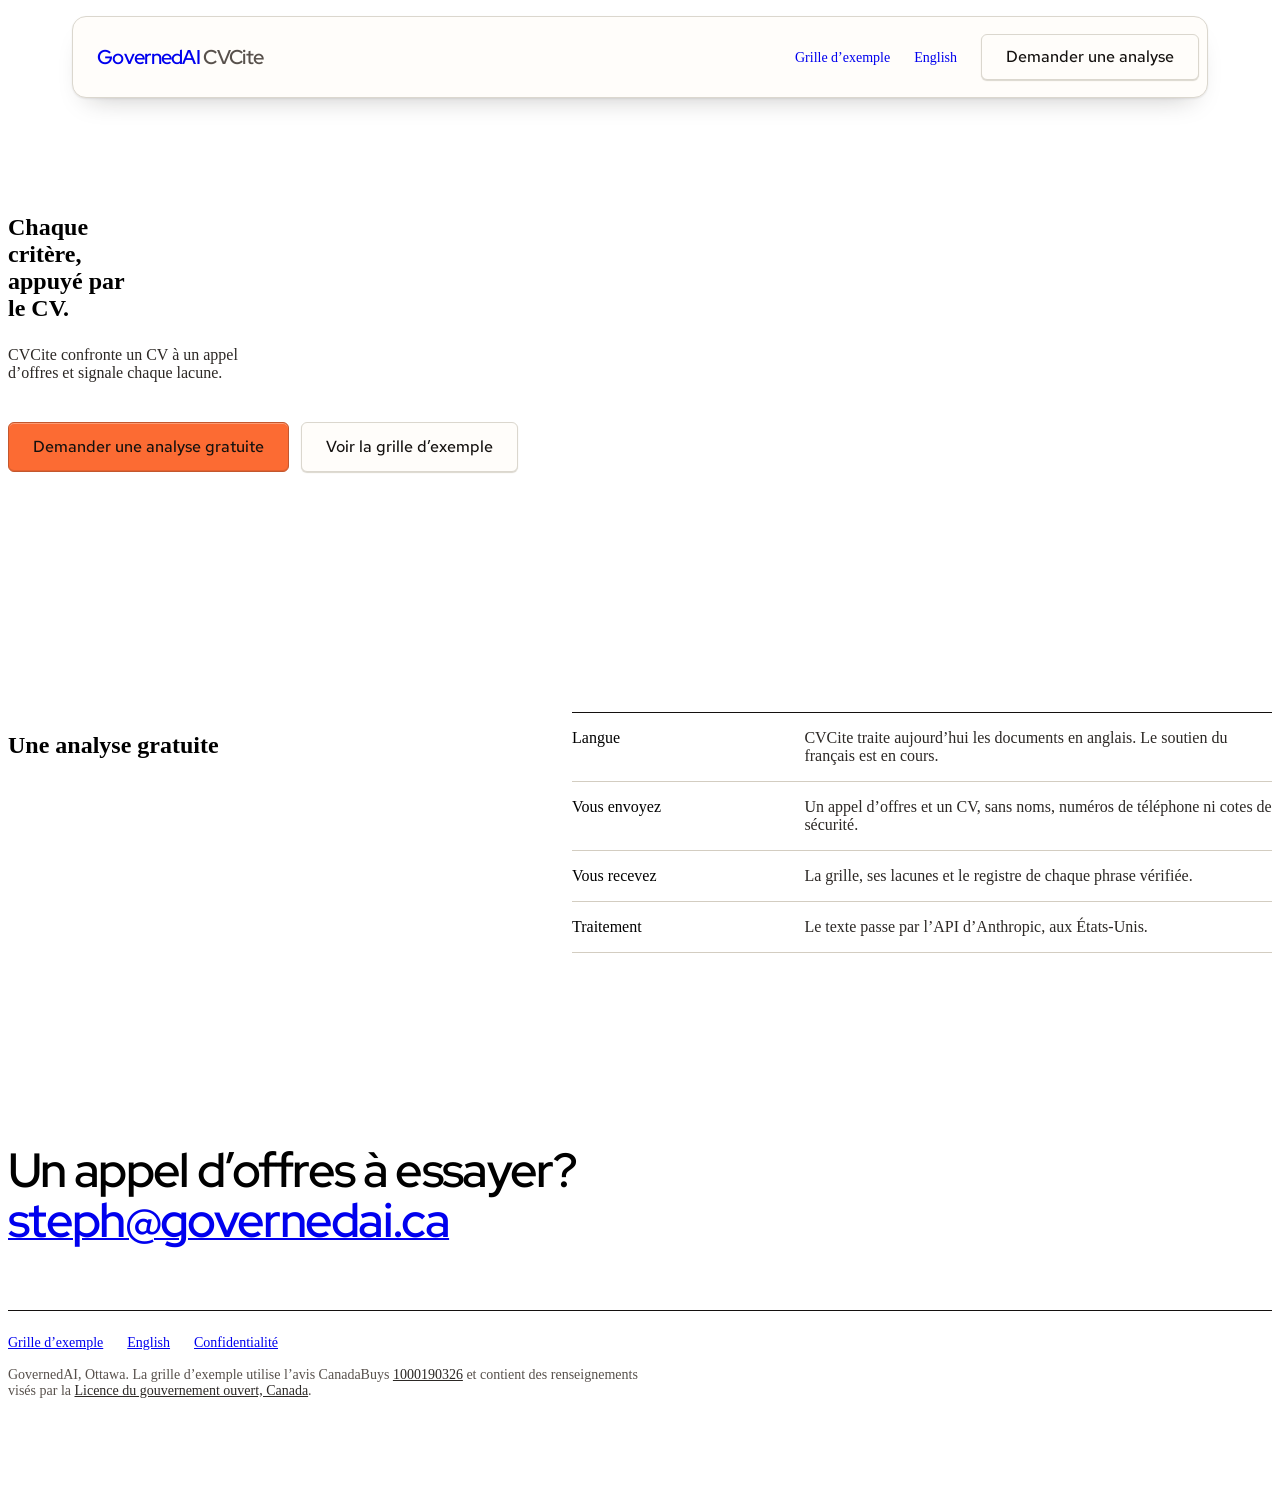
==== fr/index.html @ a7e2ccf8 "GovernedAI site: CVCite marketing page, French summary, privacy, sample grid A static site for gover" ====
<!doctype html>
<html lang="fr">
<head>
<meta charset="utf-8">
<meta name="viewport" content="width=device-width, initial-scale=1">
<title>CVCite par GovernedAI : chaque critère, appuyé par le CV</title>
<meta name="description" content="CVCite compare le CV d’un consultant aux critères d’un appel d’offres, cite la preuve de chacun et signale chaque lacune.">
<link rel="alternate" hreflang="en" href="/">
<link rel="preconnect" href="https://fonts.googleapis.com">
<link rel="preconnect" href="https://fonts.gstatic.com" crossorigin>
<link href="https://fonts.googleapis.com/css2?family=Red+Hat+Display:wght@600&family=Red+Hat+Text:wght@400;500&family=Red+Hat+Mono:wght@400&display=swap" rel="stylesheet">
<link rel="stylesheet" href="/site.css">
</head>
<body>
<a class="skip" href="#main">Aller au contenu</a>

<header class="nav">
  <nav class="nav__pill" aria-label="Principal">
    <a class="wordmark" href="/" aria-label="Accueil GovernedAI">GovernedAI <span>CVCite</span></a>
    <ul class="nav__links">
      <li><a href="/cvcite/sample-grid/" hreflang="en" lang="en">Grille d’exemple</a></li>
      <li><a href="/" hreflang="en" lang="en">English</a></li>
      <li><a class="btn" href="mailto:steph@governedai.ca?subject=CVCite%20analyse%20gratuite">Demander une analyse</a></li>
    </ul>
  </nav>
</header>

<main id="main">
  <section class="hero" aria-labelledby="fr-title">
    <div class="container">
      <h1 id="fr-title">Chaque critère, appuyé par le CV.</h1>
      <p class="lead">CVCite confronte un CV à un appel d’offres et signale chaque lacune.</p>
      <div class="actions">
        <a class="btn btn--primary" href="mailto:steph@governedai.ca?subject=CVCite%20analyse%20gratuite">Demander une analyse gratuite</a>
        <a class="btn" href="/cvcite/sample-grid/" hreflang="en">Voir la grille d’exemple</a>
      </div>
    </div>
  </section>
  <section class="section--tight" aria-labelledby="fr-offer">
    <div class="container offer">
      <h2 id="fr-offer">Une analyse gratuite</h2>
      <dl>
        <div><dt>Langue</dt><dd>CVCite traite aujourd’hui les documents en anglais. Le soutien du français est en cours.</dd></div>
        <div><dt>Vous envoyez</dt><dd>Un appel d’offres et un CV, sans noms, numéros de téléphone ni cotes de sécurité.</dd></div>
        <div><dt>Vous recevez</dt><dd>La grille, ses lacunes et le registre de chaque phrase vérifiée.</dd></div>
        <div><dt>Traitement</dt><dd>Le texte passe par l’API d’Anthropic, aux États-Unis.</dd></div>
      </dl>
    </div>
  </section>
</main>

<footer class="footer">
  <div class="container">
    <p class="footer__line">Un appel d’offres à essayer? <a href="mailto:steph@governedai.ca">steph@governedai.ca</a></p>
    <ul class="footer__links">
      <li><a href="/cvcite/sample-grid/" hreflang="en" lang="en">Grille d’exemple</a></li>
      <li><a href="/" hreflang="en" lang="en">English</a></li>
      <li><a href="/privacy/" hreflang="en" lang="en">Confidentialité</a></li>
    </ul>
    <p class="footer__legal">GovernedAI, Ottawa. La grille d’exemple utilise l’avis CanadaBuys <a href="https://canadabuys.canada.ca/en/tender-opportunities/tender-notice/pw-17-00785583">1000190326</a> et contient des renseignements visés par la <a href="https://ouvert.canada.ca/fr/licence-du-gouvernement-ouvert-canada">Licence du gouvernement ouvert, Canada</a>.</p>
  </div>
</footer>
</body>
</html>
---- site.css ----
/* Hallmark · shape: Workbench (swapped from Marquee Hero: the product must explain itself in seconds) · genre: modern-minimal · theme: Furrow (deal 1/3, seed marketing-cvcite-governedai-checks-46be·4aebf1d0·2026-10-23·r0) · job: hire · draw: a57a24
 * hero: Index · nav: floating pill · footer: statement · imagery: screenshots 3 (headless Chrome, CVCite demo run) · signature: the demo's six verdicts as a ruled record
 * axes: light/grotesk-sans/warm · posture: committed · contrast: pass · fold: pass · v2.0.0 */
/* Hallmark · pre-emit critique: P4 H4 E4 S5 R4 V4 · weakest: P and H, the page could read as a feature tour; led with the verdict list so the argument (cited or flagged, never guessed) lands on the first screen */
@import url("./tokens.css");
@import url("./base.css");

/* Navigation: a floating pill */
.skip { position: absolute; left: var(--space-md); top: calc(-1 * var(--space-3xl)); z-index: var(--z-toast); padding: var(--space-xs) var(--space-md); background: var(--color-ink); color: var(--color-paper); }
.skip:focus-visible { top: var(--space-md); }
.nav { position: sticky; top: var(--space-md); z-index: var(--z-sticky-nav); padding-inline: var(--gutter); }
.nav__pill { display: flex; align-items: center; justify-content: space-between; gap: var(--space-lg); max-width: var(--container); margin: var(--space-md) auto 0; padding: var(--space-xs) var(--space-xs) var(--space-xs) var(--space-lg); min-height: 64px; background: var(--color-paper-2); border: var(--rule-hair) solid var(--color-rule); border-radius: var(--radius-entry); box-shadow: var(--shadow-card); }
.wordmark { font-family: var(--font-display); font-weight: var(--display-weight); font-size: var(--text-lg); letter-spacing: var(--tracking-display); text-decoration: none; white-space: nowrap; }
.wordmark span { color: var(--color-muted); }
.nav__links { display: flex; align-items: center; gap: var(--space-lg); margin: 0; padding: 0; list-style: none; }
.nav__links a:not(.btn) { font-size: var(--text-sm); font-weight: 500; text-decoration: none; white-space: nowrap; }
.nav__links a:not(.btn):hover { text-decoration: underline; }

/* Controls: moulded keys */
.btn { display: inline-flex; align-items: center; min-height: 48px; padding: 0 var(--space-lg); border: var(--rule-hair) solid var(--color-rule); border-radius: var(--radius-pill); font: 500 var(--text-md)/1 var(--font-body); white-space: nowrap; text-decoration: none; cursor: pointer; background: var(--color-paper-2); color: var(--color-ink); box-shadow: inset 0 1px 0 var(--color-sheet), 0 1px 1px var(--color-rule); transition: background-color var(--dur-short) var(--ease-out), transform var(--dur-micro) var(--ease-out); }
.btn:hover { background: var(--color-paper); }
.btn:active { transform: translateY(1px); }
.btn:focus-visible { outline: 2px solid var(--color-focus); outline-offset: 2px; }
.btn:disabled, .btn[aria-disabled="true"] { opacity: 0.55; cursor: not-allowed; transform: none; }
.btn--primary { background: var(--color-accent); color: var(--color-accent-ink); border-color: color-mix(in oklab, var(--color-accent) 78%, var(--color-ink)); box-shadow: inset 0 1px 0 color-mix(in oklab, var(--color-sheet) 32%, transparent), inset 0 -1px 0 color-mix(in oklab, var(--color-ink) 10%, transparent); }
.btn--primary:hover { background: color-mix(in oklab, var(--color-accent) 90%, var(--color-ink)); }
.nav .btn { min-height: 44px; }

/* Hero: the verdict list is the visual */
.hero { padding-block: var(--space-3xl) var(--section-gap-s); }
.hero__grid { display: grid; grid-template-columns: minmax(0, 5fr) minmax(0, 7fr); gap: var(--space-3xl); align-items: center; }
.hero h1 { max-width: 11ch; }
.hero .lead { margin-top: var(--space-lg); color: var(--color-ink-2); max-width: 34ch; }
.actions { display: flex; flex-wrap: wrap; gap: var(--space-sm); margin-top: var(--space-xl); }

.sheet { margin: 0; padding: var(--space-xl); background: var(--color-sheet); border-radius: 3px; box-shadow: var(--shadow-card); }
.sheet__head { display: flex; justify-content: space-between; align-items: baseline; gap: var(--space-md); padding-bottom: var(--space-sm); border-bottom: 2px solid var(--color-ink); }
.sheet__head h2 { font-size: var(--text-title); max-width: none; letter-spacing: -0.01em; }
.sheet__head p { font-size: var(--text-sm); color: var(--color-muted); }
.verdicts { width: 100%; border-collapse: collapse; }
.verdicts th { padding: var(--space-sm) var(--space-sm) var(--space-sm) 0; font-size: var(--text-sm); font-weight: 500; color: var(--color-muted); text-align: left; border-bottom: var(--rule-hair) solid var(--color-ink); }
.verdicts td { padding: var(--space-sm) var(--space-sm) var(--space-sm) 0; border-bottom: var(--rule-hair) solid var(--color-rule); vertical-align: baseline; }
.verdicts td:last-child { padding-right: 0; color: var(--color-muted); font-size: var(--text-sm); }
.verdicts .id { font-family: var(--font-outlier); font-size: var(--text-sm); color: var(--color-ink-2); white-space: nowrap; }
.verdicts .what { font-weight: 500; }
.chip { display: inline-block; padding: var(--space-3xs) var(--space-xs); border-radius: var(--radius-pill); font-size: var(--text-sm); font-weight: 500; white-space: nowrap; }
.chip--met { background: var(--color-green-soft); color: var(--color-green); }
.chip--gap { background: var(--color-accent-soft); color: var(--color-ink); }
.chip--not { background: var(--color-paper-3); color: var(--color-ink-2); }
.sheet__foot { margin-top: var(--space-md); font-size: var(--text-sm); color: var(--color-muted); max-width: 60ch; }
.sheet__foot a { color: var(--color-ink); }

/* Sections */
.section { padding-block: var(--section-gap) 0; }
.section--tight { padding-block: var(--section-gap-s) 0; }
.section--band { margin-top: var(--section-gap); padding-block: var(--section-gap-s); background: var(--color-paper-3); }
.head { display: grid; grid-template-columns: minmax(0, 5fr) minmax(0, 7fr); gap: var(--gap-columns); align-items: end; margin-bottom: var(--space-2xl); }
.head .lead { color: var(--color-ink-2); }

.capture { margin: 0; }
.capture__frame { margin: 0; overflow: hidden; border-radius: var(--radius-card); background: var(--color-paper-2); box-shadow: var(--shadow-card); outline: 1px solid color-mix(in oklab, var(--color-ink) 8%, transparent); outline-offset: -1px; }
.capture__frame img { width: 100%; height: auto; }
.capture figcaption { margin-top: var(--space-sm); font-size: var(--text-sm); color: var(--color-ink-2); max-width: 70ch; }

.split { display: grid; grid-template-columns: minmax(0, 4fr) minmax(0, 8fr); gap: var(--space-2xl); align-items: center; }
.todo { margin: var(--space-xl) 0 0; padding: 0; list-style: none; border-top: var(--rule-hair) solid var(--color-ink); }
.todo li { display: grid; grid-template-columns: minmax(0, 1fr) auto; gap: var(--space-md); padding: var(--space-md) 0; border-bottom: var(--rule-hair) solid var(--color-rule); }
.todo b { font-weight: 500; }
.todo span { color: var(--color-muted); font-size: var(--text-sm); }

.rows { margin: 0; padding: 0; list-style: none; border-top: var(--rule-hair) solid var(--color-ink); }
.rows li { display: grid; grid-template-columns: minmax(0, 5fr) minmax(0, 7fr); gap: var(--gap-columns); align-items: baseline; padding-block: var(--space-xl); border-bottom: var(--rule-hair) solid var(--color-rule); }
.rows h3, .rows .row-title { font-size: var(--text-title); max-width: 40ch; line-height: 1.2; }
.rows p { color: var(--color-ink-2); }

.refuse { width: 100%; border-collapse: collapse; }
.refuse th { padding: var(--space-md) var(--space-lg) var(--space-md) 0; font-size: var(--text-sm); font-weight: 500; color: var(--color-muted); text-align: left; border-bottom: var(--rule-hair) solid var(--color-ink); white-space: nowrap; }
.refuse td { padding: var(--space-lg) var(--space-lg) var(--space-lg) 0; border-bottom: var(--rule-hair) solid var(--color-rule); vertical-align: top; }
.refuse td:first-child { font-weight: 500; width: 40%; }
.refuse td:last-child { color: var(--color-ink-2); padding-right: 0; }

.offer { display: grid; grid-template-columns: minmax(0, 5fr) minmax(0, 7fr); gap: var(--space-2xl); align-items: start; }
.offer dl { margin: 0; display: grid; grid-template-columns: minmax(0, 1fr); border-top: var(--rule-hair) solid var(--color-ink); }
.offer dl > div { display: grid; grid-template-columns: minmax(0, 3fr) minmax(0, 7fr); gap: var(--gap-columns); padding-block: var(--space-md); border-bottom: var(--rule-hair) solid var(--color-grid-strong); }
.offer dt { font-weight: 500; }
.offer dd { margin: 0; color: var(--color-ink-2); }
.offer .actions { margin-top: var(--space-xl); }

/* Footer: a statement */
.footer { padding-block: var(--section-gap) var(--space-2xl); }
.footer__line { font-family: var(--font-display); font-weight: var(--display-weight); font-size: var(--text-section); letter-spacing: var(--tracking-display); line-height: 1.05; max-width: 22ch; text-wrap: balance; }
.footer__line a { text-decoration-thickness: 2px; }
.footer__links { display: flex; flex-wrap: wrap; gap: var(--space-lg); margin: var(--space-2xl) 0 0; padding: var(--space-lg) 0 0; list-style: none; border-top: var(--rule-hair) solid var(--color-ink); font-size: var(--text-sm); }
.footer__legal { margin-top: var(--space-md); font-size: var(--text-sm); color: var(--color-muted); max-width: 90ch; }
.footer__legal a { color: var(--color-ink-2); }

a:focus-visible { outline: 2px solid var(--color-focus); outline-offset: 2px; }

@media (max-width: 60rem) {
  .hero__grid, .head, .split, .offer, .rows li { grid-template-columns: minmax(0, 1fr); }
  .hero__grid { gap: var(--space-xl); }
  .head { gap: var(--space-md); }
  .nav__links li:not(:last-child) { display: none; }
  .sheet { padding: var(--space-lg); }
}
@media (max-width: 40rem) {
  .nav__pill { gap: var(--space-md); padding-left: var(--space-md); }
  .wordmark span { display: none; }
  .nav .btn { padding: 0 var(--space-md); font-size: var(--text-sm); }
  .verdicts td:last-child, .verdicts th:last-child { display: none; }
  .refuse td:first-child { width: auto; }
  .offer dl > div { grid-template-columns: minmax(0, 1fr); gap: var(--space-2xs); }
}
@media (prefers-reduced-motion: reduce) { .btn { transition: background-color var(--dur-short) linear; } .btn:active { transform: none; } }

/* A fact the prompt did not give */
.fill { padding: 0 0.25em; border: 1px dashed color-mix(in oklch, var(--color-muted) 70%, transparent); border-radius: 3px; color: var(--color-muted); -webkit-box-decoration-break: clone; box-decoration-break: clone; }
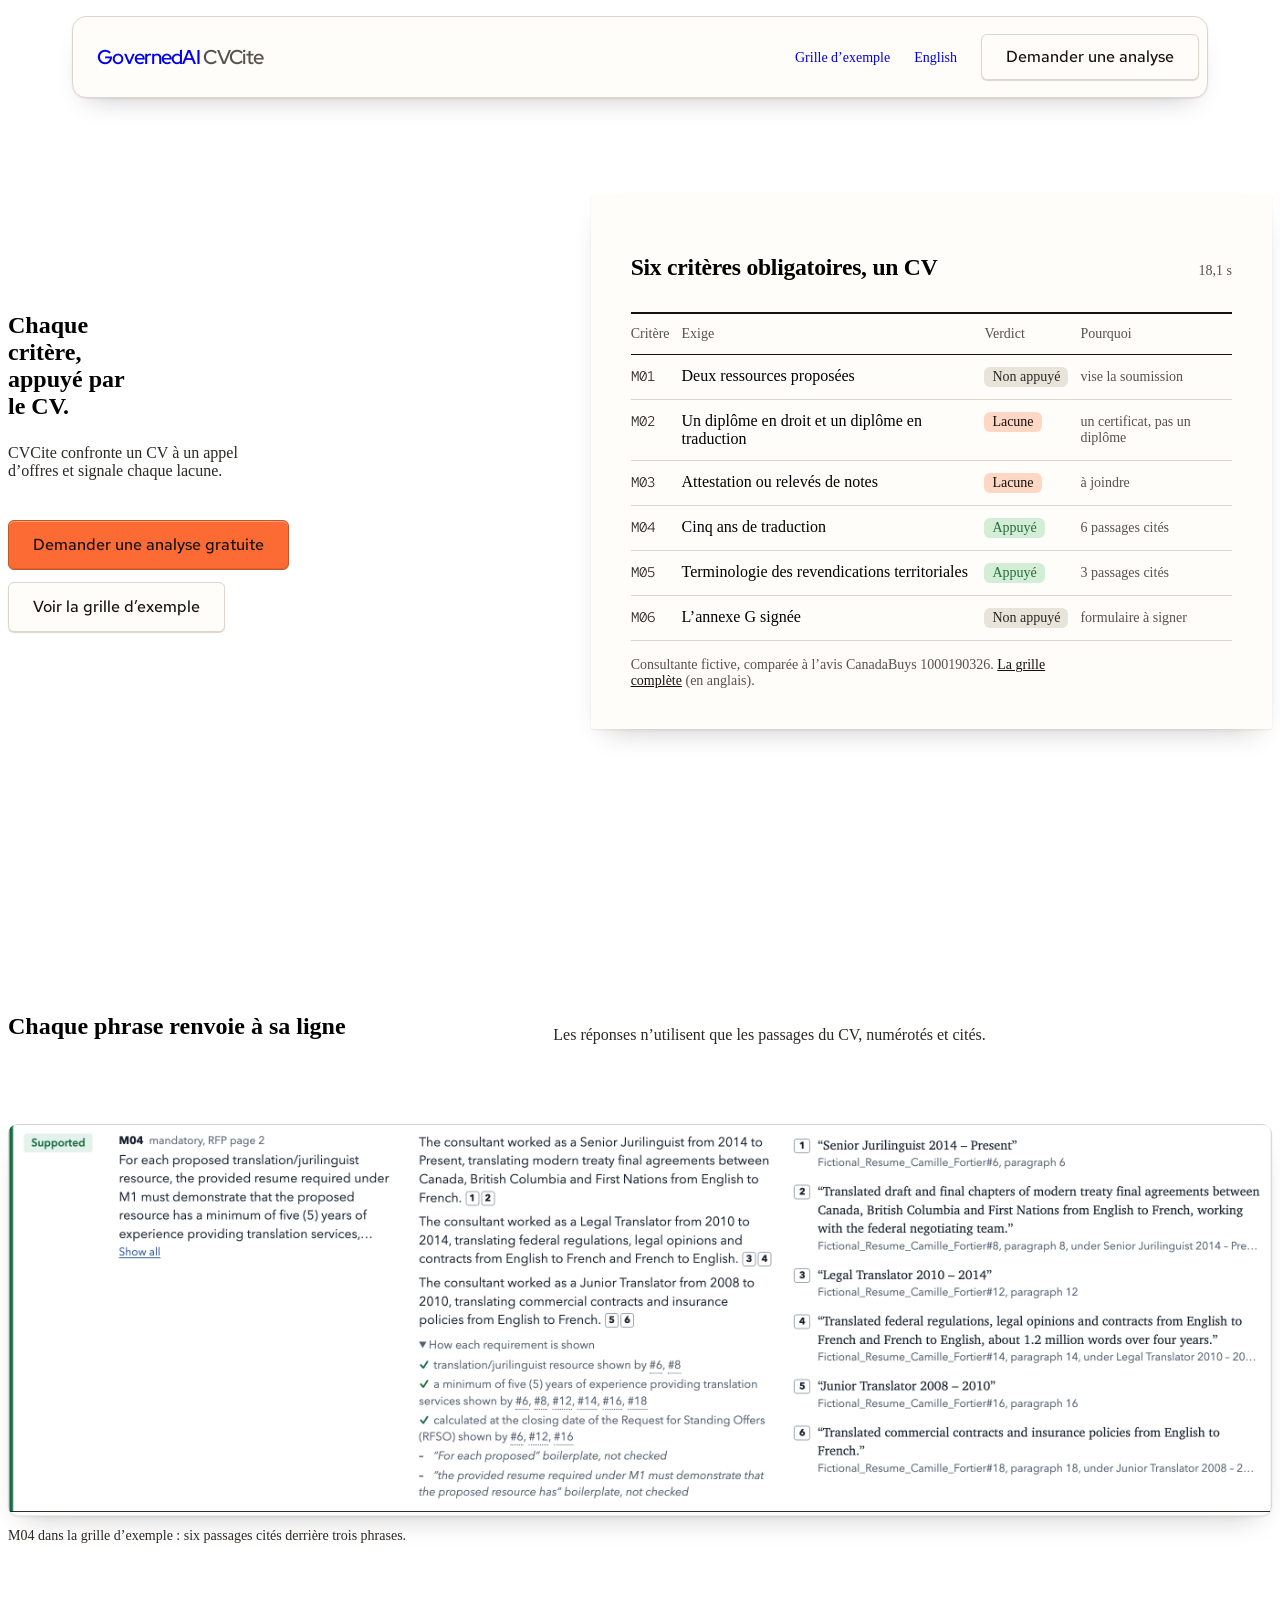
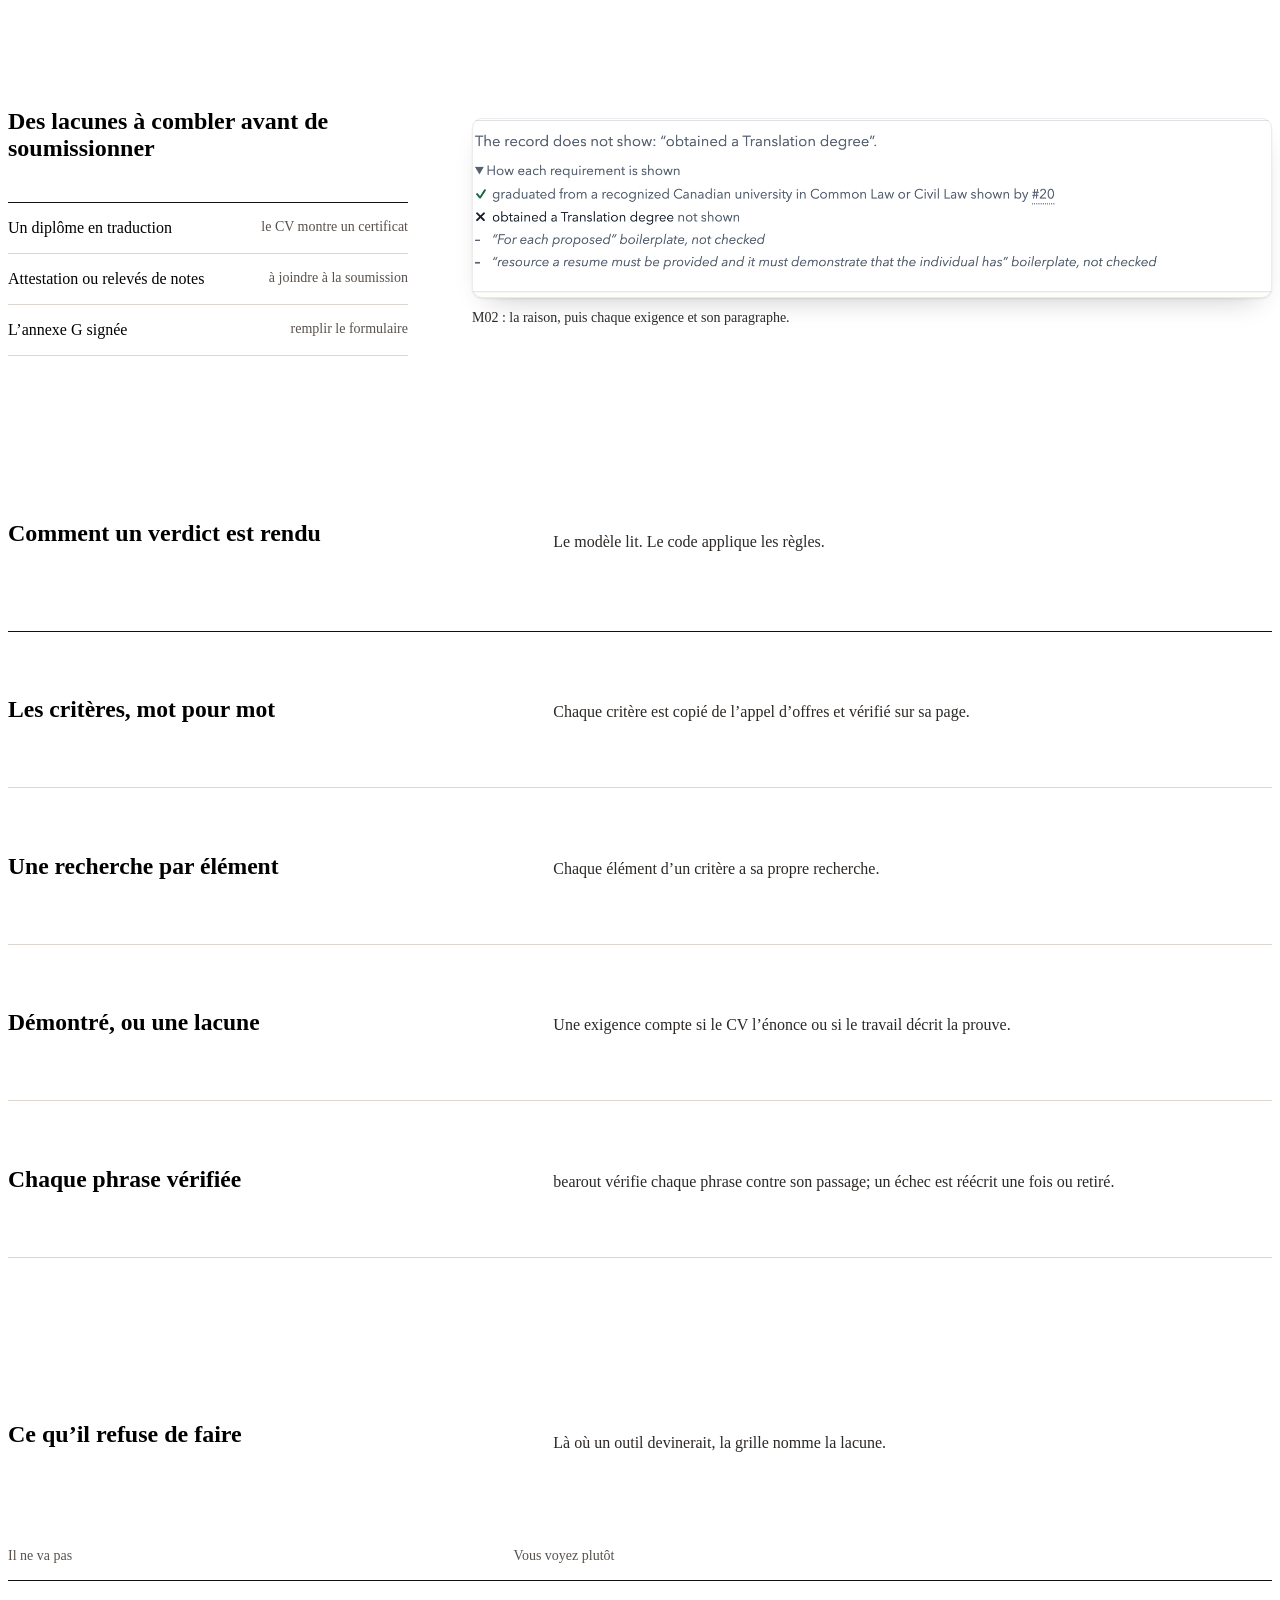
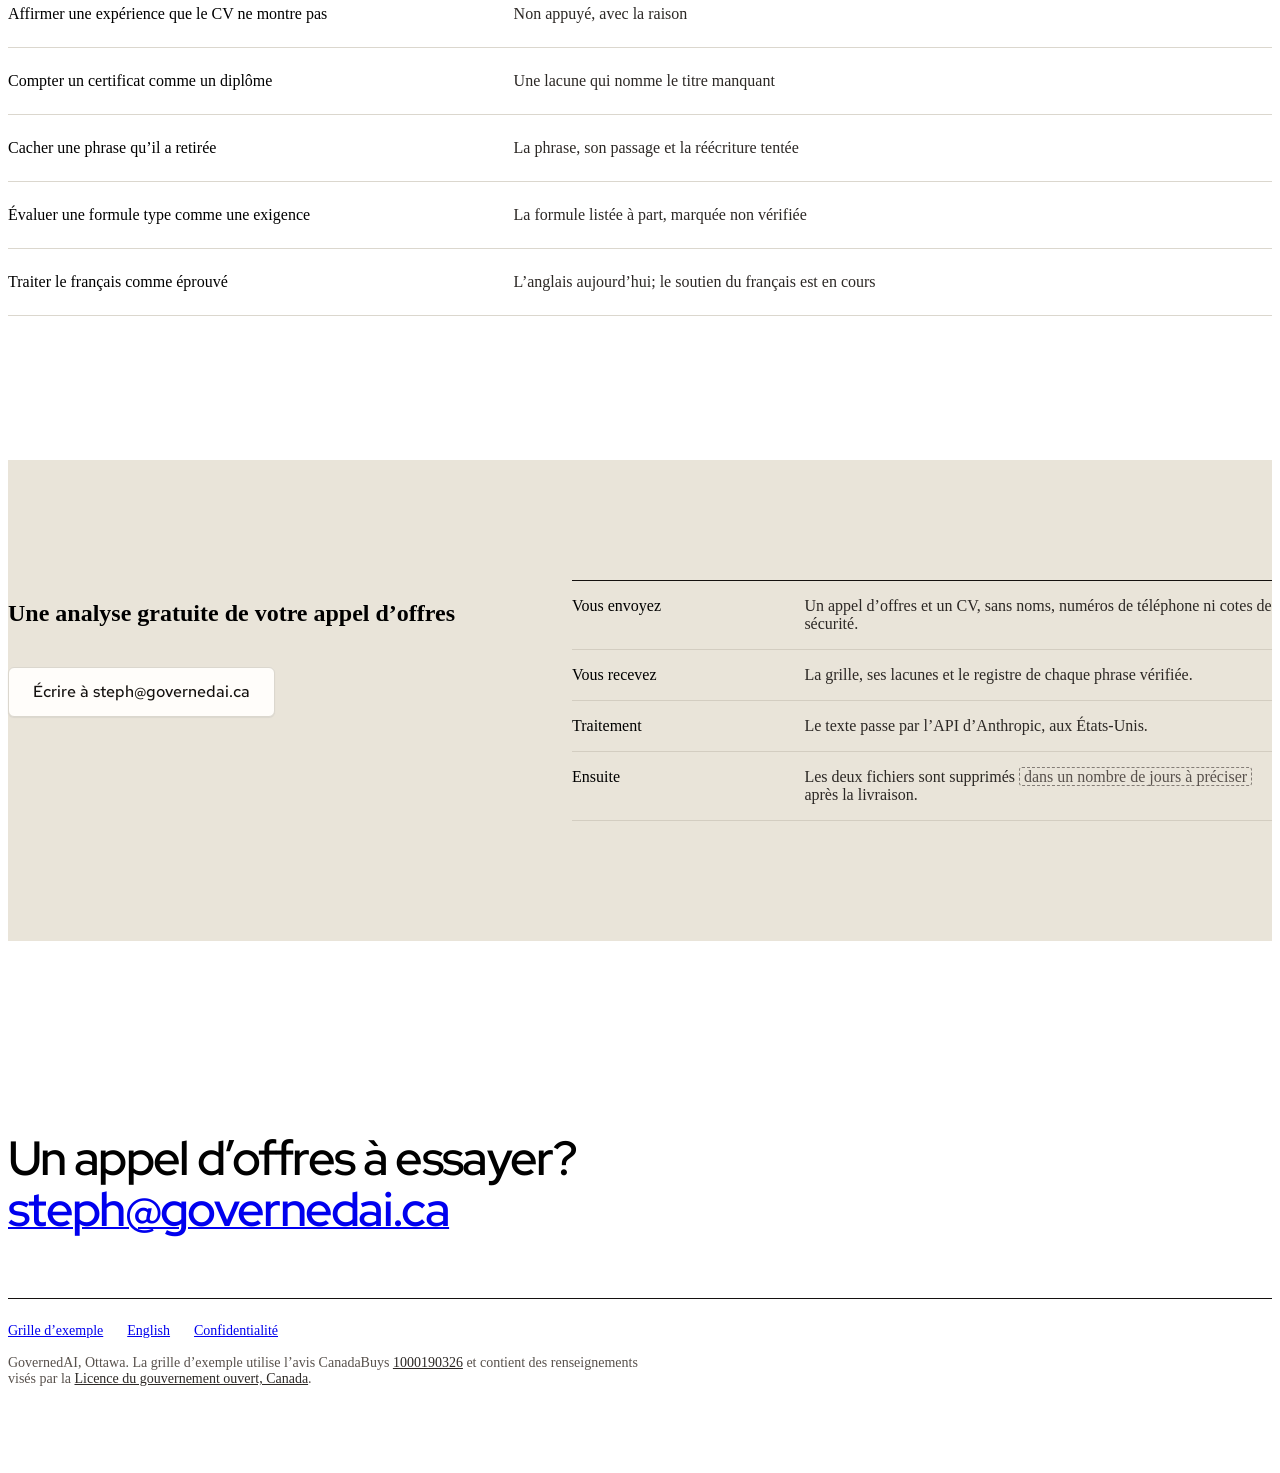
==== commit 4b5e47bd: "French page: the full content of the English page, not a summary All six sections, translated: the v" ====
--- a/fr/index.html
+++ b/fr/index.html
@@ -26,24 +26,119 @@
 </header>
 
 <main id="main">
-  <section class="hero" aria-labelledby="fr-title">
-    <div class="container">
-      <h1 id="fr-title">Chaque critère, appuyé par le CV.</h1>
-      <p class="lead">CVCite confronte un CV à un appel d’offres et signale chaque lacune.</p>
-      <div class="actions">
-        <a class="btn btn--primary" href="mailto:steph@governedai.ca?subject=CVCite%20analyse%20gratuite">Demander une analyse gratuite</a>
-        <a class="btn" href="/cvcite/sample-grid/" hreflang="en">Voir la grille d’exemple</a>
+  <section class="hero" aria-labelledby="hero-title">
+    <div class="container hero__grid">
+      <div>
+        <h1 id="hero-title">Chaque critère, appuyé par le CV.</h1>
+        <p class="lead">CVCite confronte un CV à un appel d’offres et signale chaque lacune.</p>
+        <div class="actions">
+          <a class="btn btn--primary" href="mailto:steph@governedai.ca?subject=CVCite%20analyse%20gratuite">Demander une analyse gratuite</a>
+          <a class="btn" href="/cvcite/sample-grid/" hreflang="en">Voir la grille d’exemple</a>
+        </div>
       </div>
+
+      <figure class="sheet" aria-labelledby="sheet-title">
+        <div class="sheet__head">
+          <h2 id="sheet-title">Six critères obligatoires, un CV</h2>
+          <p><span class="num">18,1</span>&nbsp;s</p>
+        </div>
+        <table class="verdicts">
+          <thead><tr><th scope="col">Critère</th><th scope="col">Exige</th><th scope="col">Verdict</th><th scope="col">Pourquoi</th></tr></thead>
+          <tbody>
+            <tr><td class="id">M01</td><td class="what">Deux ressources proposées</td><td><span class="chip chip--not">Non appuyé</span></td><td>vise la soumission</td></tr>
+            <tr><td class="id">M02</td><td class="what">Un diplôme en droit et un diplôme en traduction</td><td><span class="chip chip--gap">Lacune</span></td><td>un certificat, pas un diplôme</td></tr>
+            <tr><td class="id">M03</td><td class="what">Attestation ou relevés de notes</td><td><span class="chip chip--gap">Lacune</span></td><td>à joindre</td></tr>
+            <tr><td class="id">M04</td><td class="what">Cinq ans de traduction</td><td><span class="chip chip--met">Appuyé</span></td><td><span class="num">6</span> passages cités</td></tr>
+            <tr><td class="id">M05</td><td class="what">Terminologie des revendications territoriales</td><td><span class="chip chip--met">Appuyé</span></td><td><span class="num">3</span> passages cités</td></tr>
+            <tr><td class="id">M06</td><td class="what">L’annexe G signée</td><td><span class="chip chip--not">Non appuyé</span></td><td>formulaire à signer</td></tr>
+          </tbody>
+        </table>
+        <figcaption class="sheet__foot">Consultante fictive, comparée à l’avis CanadaBuys <span class="num">1000190326</span>. <a href="/cvcite/sample-grid/" hreflang="en">La grille complète</a> (en anglais).</figcaption>
+      </figure>
     </div>
   </section>
-  <section class="section--tight" aria-labelledby="fr-offer">
+
+  <section class="section" aria-labelledby="cited-title">
+    <div class="container">
+      <div class="head">
+        <h2 id="cited-title">Chaque phrase renvoie à sa ligne</h2>
+        <p class="lead">Les réponses n’utilisent que les passages du CV, numérotés et cités.</p>
+      </div>
+      <figure class="capture">
+        <div class="capture__frame" data-kind="product">
+          <img src="/images/screens/grid-case.png" width="1385" height="425" loading="lazy" lang="en"
+               alt="Ligne M04 de la grille d’exemple, marquée Supported : trois phrases rédigées avec des renvois numérotés, six passages du CV cités, et chaque exigence cochée en regard des paragraphes qui la démontrent.">
+        </div>
+        <figcaption>M04 dans la grille d’exemple : six passages cités derrière trois phrases.</figcaption>
+      </figure>
+    </div>
+  </section>
+
+  <section class="section" aria-labelledby="gaps-title">
+    <div class="container split">
+      <div>
+        <h2 id="gaps-title">Des lacunes à combler avant de soumissionner</h2>
+        <ul class="todo">
+          <li><b>Un diplôme en traduction</b><span>le CV montre un certificat</span></li>
+          <li><b>Attestation ou relevés de notes</b><span>à joindre à la soumission</span></li>
+          <li><b>L’annexe G signée</b><span>remplir le formulaire</span></li>
+        </ul>
+      </div>
+      <figure class="capture">
+        <div class="capture__frame" data-kind="product">
+          <img src="/images/screens/grid-gaps.png" width="750" height="165" loading="lazy" lang="en"
+               alt="Ligne M02 de la grille d’exemple : le dossier ne montre pas de diplôme en traduction; le diplôme en droit est démontré par le paragraphe 20; deux formules types sont indiquées comme non vérifiées.">
+        </div>
+        <figcaption>M02 : la raison, puis chaque exigence et son paragraphe.</figcaption>
+      </figure>
+    </div>
+  </section>
+
+  <section class="section" aria-labelledby="how-title">
+    <div class="container">
+      <div class="head">
+        <h2 id="how-title">Comment un verdict est rendu</h2>
+        <p class="lead">Le modèle lit. Le code applique les règles.</p>
+      </div>
+      <ul class="rows">
+        <li><h3>Les critères, mot pour mot</h3><p>Chaque critère est copié de l’appel d’offres et vérifié sur sa page.</p></li>
+        <li><h3>Une recherche par élément</h3><p>Chaque élément d’un critère a sa propre recherche.</p></li>
+        <li><h3>Démontré, ou une lacune</h3><p>Une exigence compte si le CV l’énonce ou si le travail décrit la prouve.</p></li>
+        <li><h3>Chaque phrase vérifiée</h3><p>bearout vérifie chaque phrase contre son passage; un échec est réécrit une fois ou retiré.</p></li>
+      </ul>
+    </div>
+  </section>
+
+  <section class="section" aria-labelledby="refuse-title">
+    <div class="container">
+      <div class="head">
+        <h2 id="refuse-title">Ce qu’il refuse de faire</h2>
+        <p class="lead">Là où un outil devinerait, la grille nomme la lacune.</p>
+      </div>
+      <table class="refuse">
+        <thead><tr><th scope="col">Il ne va pas</th><th scope="col">Vous voyez plutôt</th></tr></thead>
+        <tbody>
+          <tr><td>Affirmer une expérience que le CV ne montre pas</td><td>Non appuyé, avec la raison</td></tr>
+          <tr><td>Compter un certificat comme un diplôme</td><td>Une lacune qui nomme le titre manquant</td></tr>
+          <tr><td>Cacher une phrase qu’il a retirée</td><td>La phrase, son passage et la réécriture tentée</td></tr>
+          <tr><td>Évaluer une formule type comme une exigence</td><td>La formule listée à part, marquée non vérifiée</td></tr>
+          <tr><td>Traiter le français comme éprouvé</td><td>L’anglais aujourd’hui; le soutien du français est en cours</td></tr>
+        </tbody>
+      </table>
+    </div>
+  </section>
+
+  <section class="section--band" aria-labelledby="offer-title">
     <div class="container offer">
-      <h2 id="fr-offer">Une analyse gratuite</h2>
+      <div>
+        <h2 id="offer-title">Une analyse gratuite de votre appel d’offres</h2>
+        <div class="actions"><a class="btn" href="mailto:steph@governedai.ca?subject=CVCite%20analyse%20gratuite">Écrire à steph@governedai.ca</a></div>
+      </div>
       <dl>
-        <div><dt>Langue</dt><dd>CVCite traite aujourd’hui les documents en anglais. Le soutien du français est en cours.</dd></div>
         <div><dt>Vous envoyez</dt><dd>Un appel d’offres et un CV, sans noms, numéros de téléphone ni cotes de sécurité.</dd></div>
         <div><dt>Vous recevez</dt><dd>La grille, ses lacunes et le registre de chaque phrase vérifiée.</dd></div>
         <div><dt>Traitement</dt><dd>Le texte passe par l’API d’Anthropic, aux États-Unis.</dd></div>
+        <div><dt>Ensuite</dt><dd>Les deux fichiers sont supprimés <span class="fill" data-fill="retention">dans un nombre de jours à préciser</span> après la livraison.</dd></div>
       </dl>
     </div>
   </section>
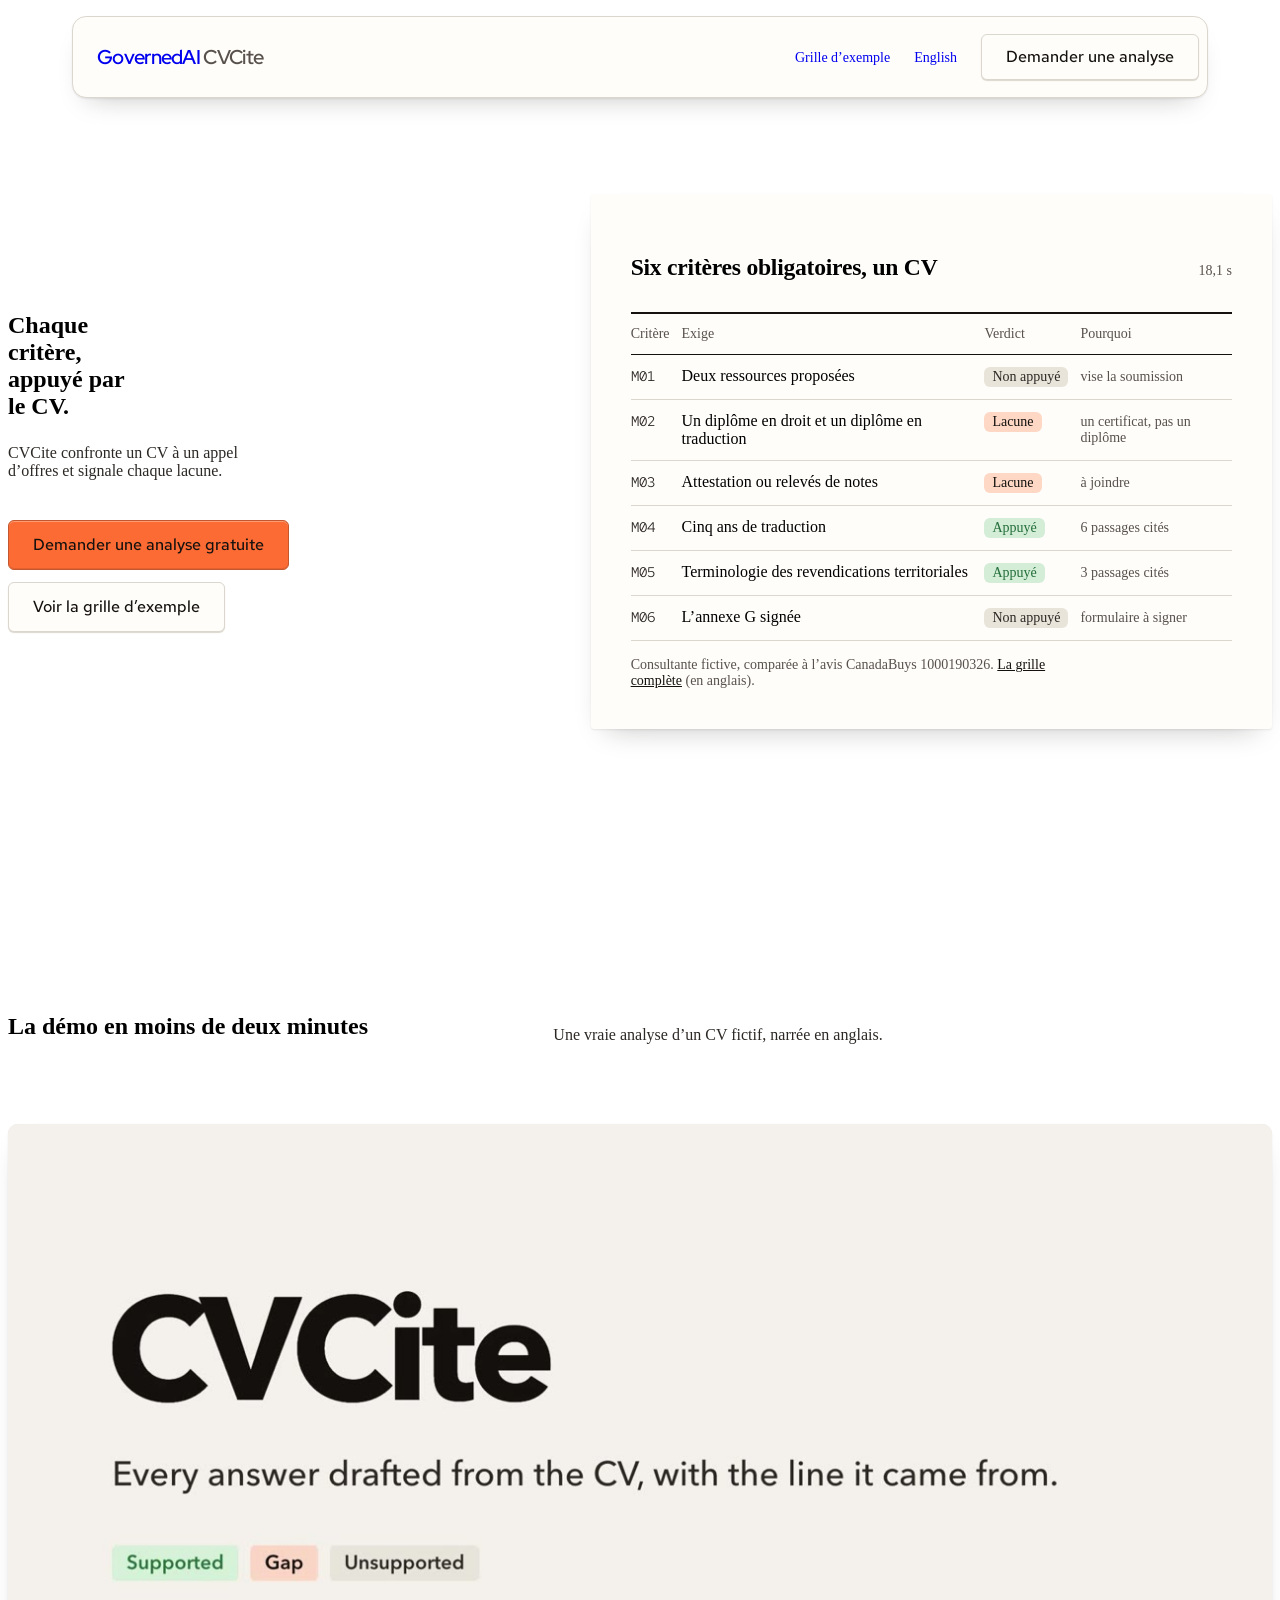
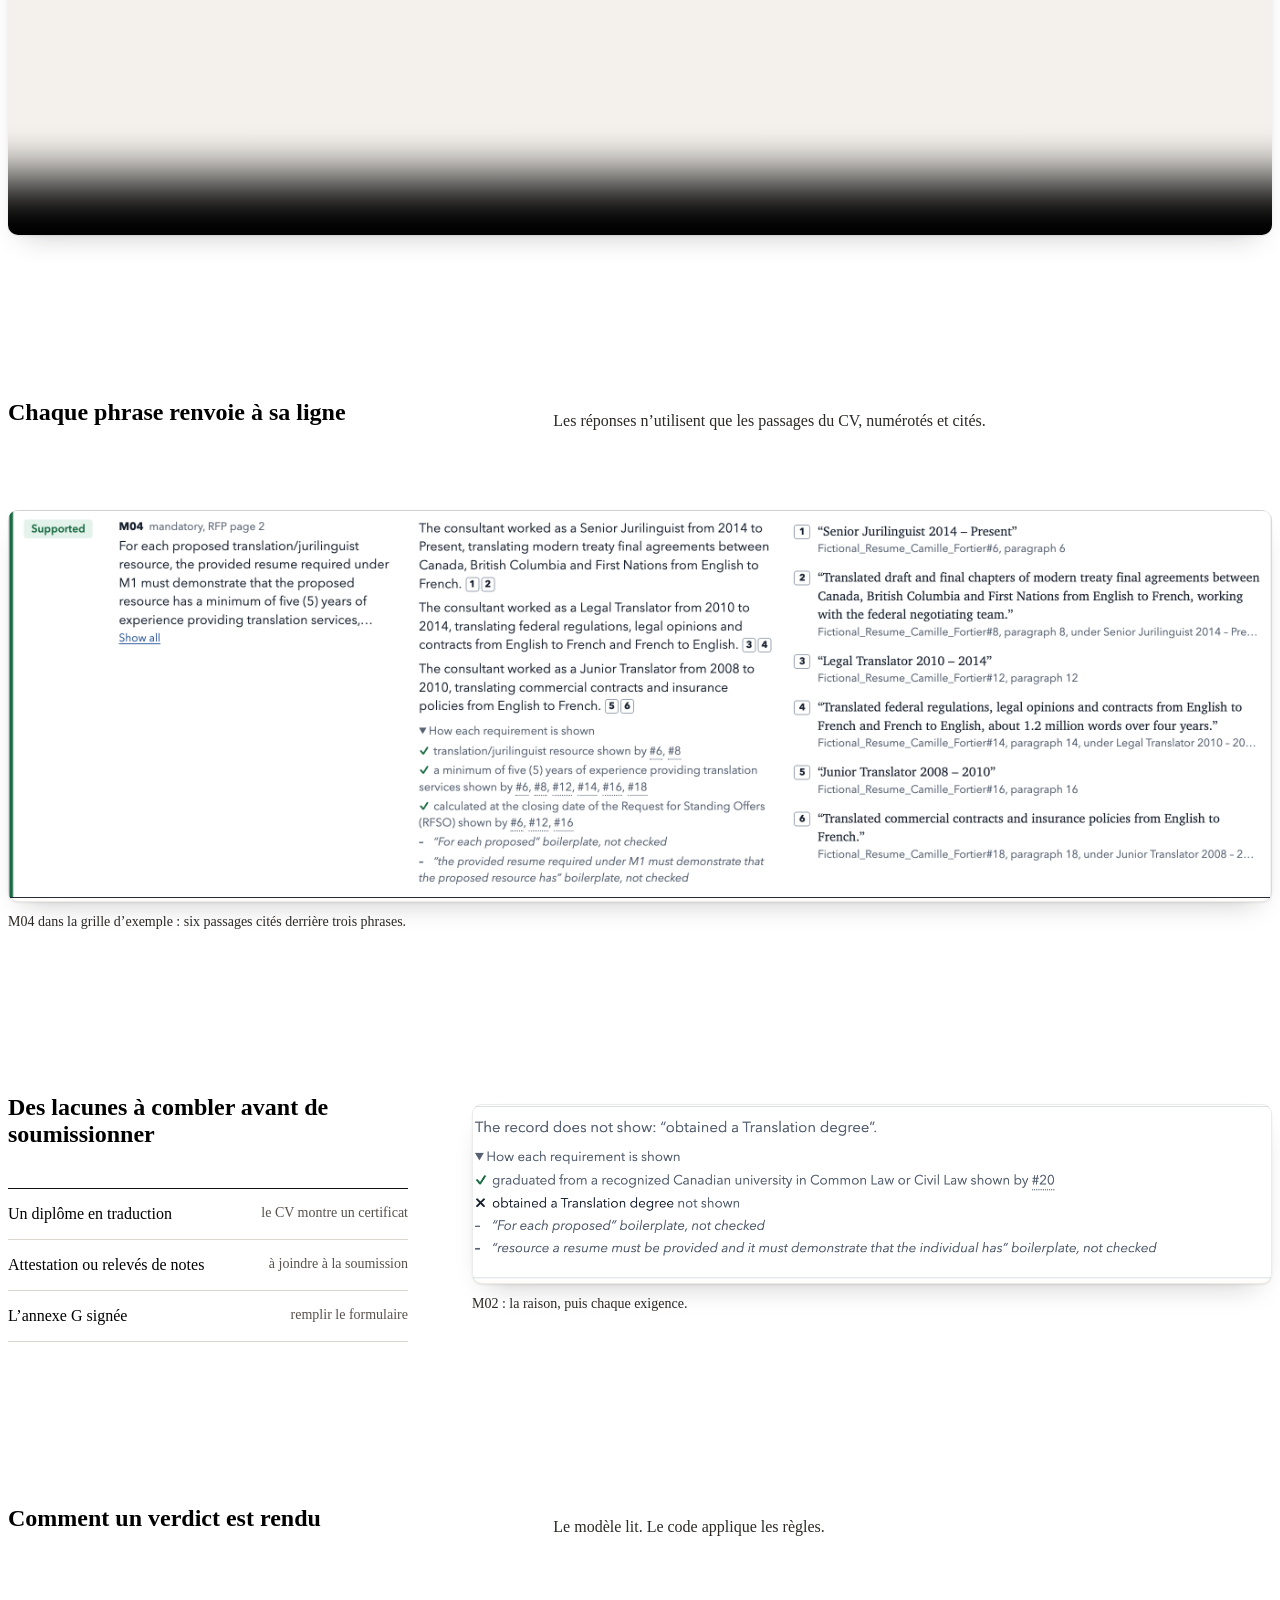
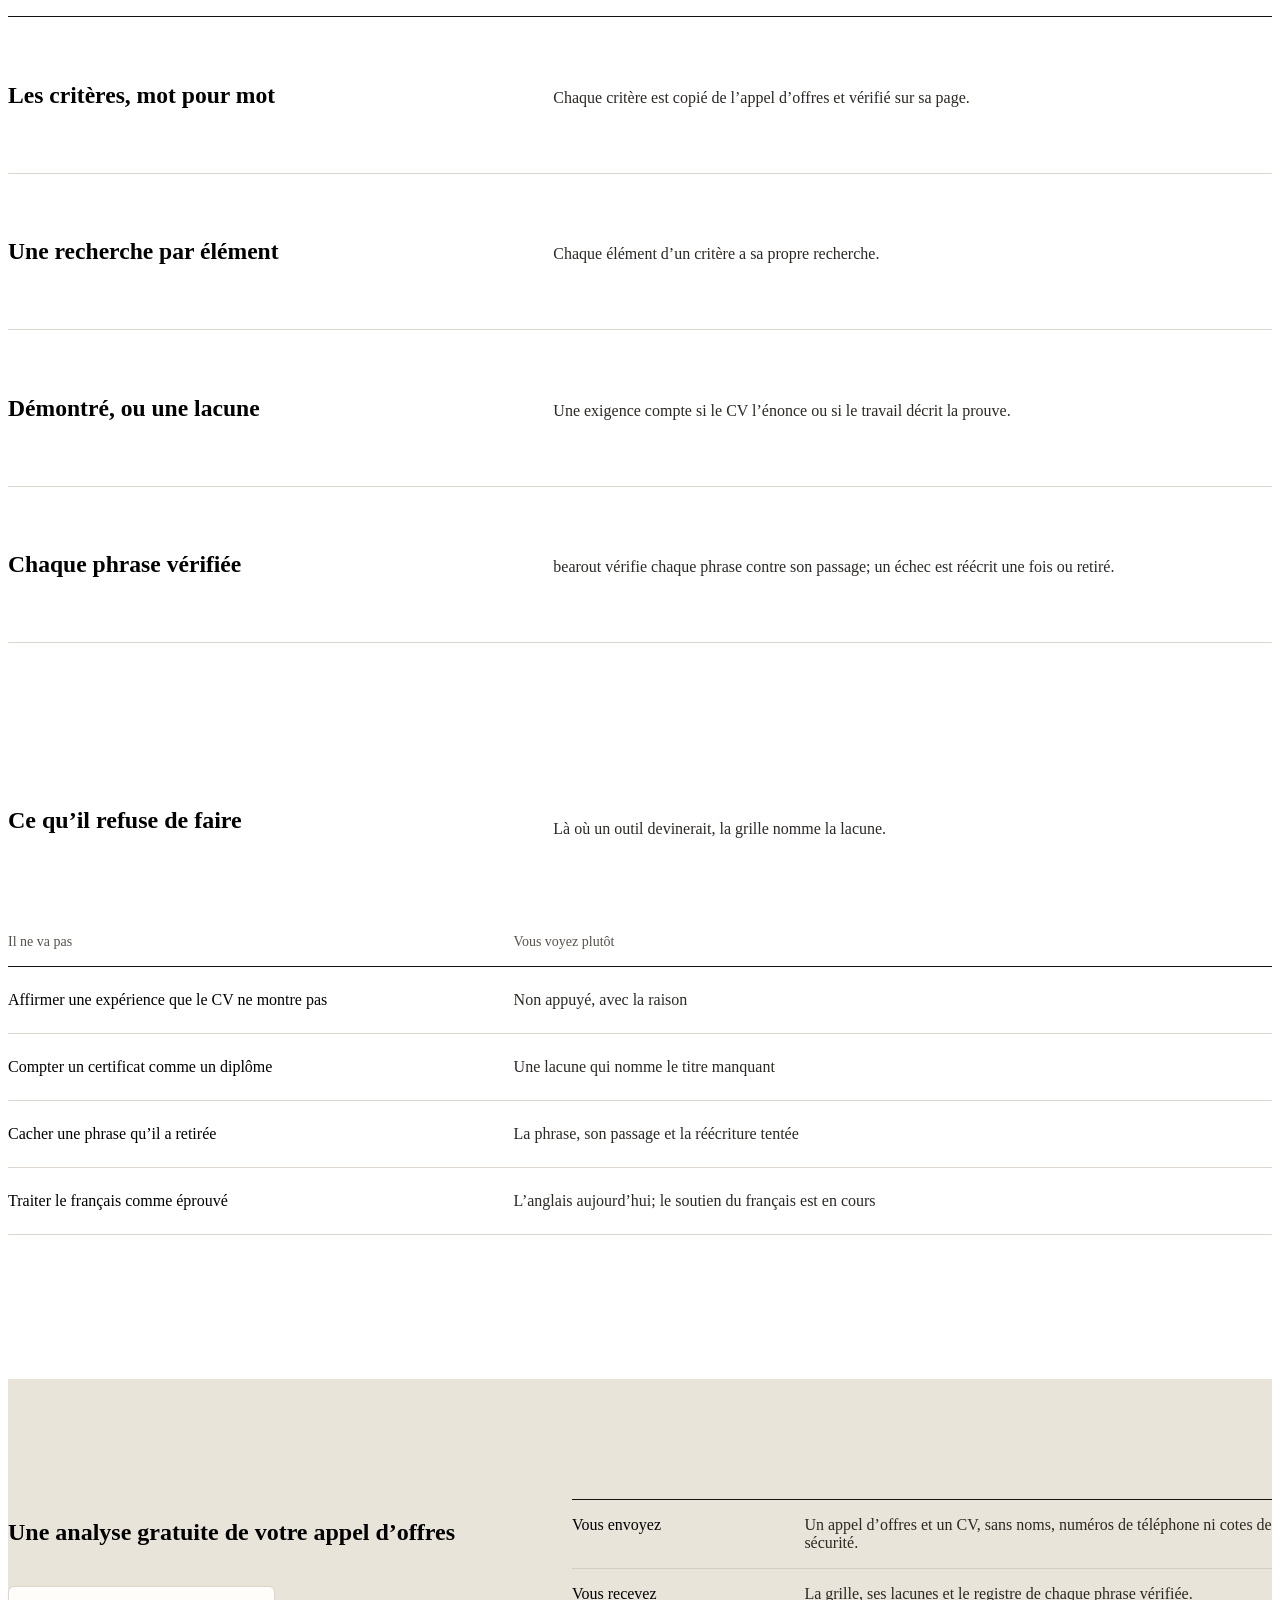
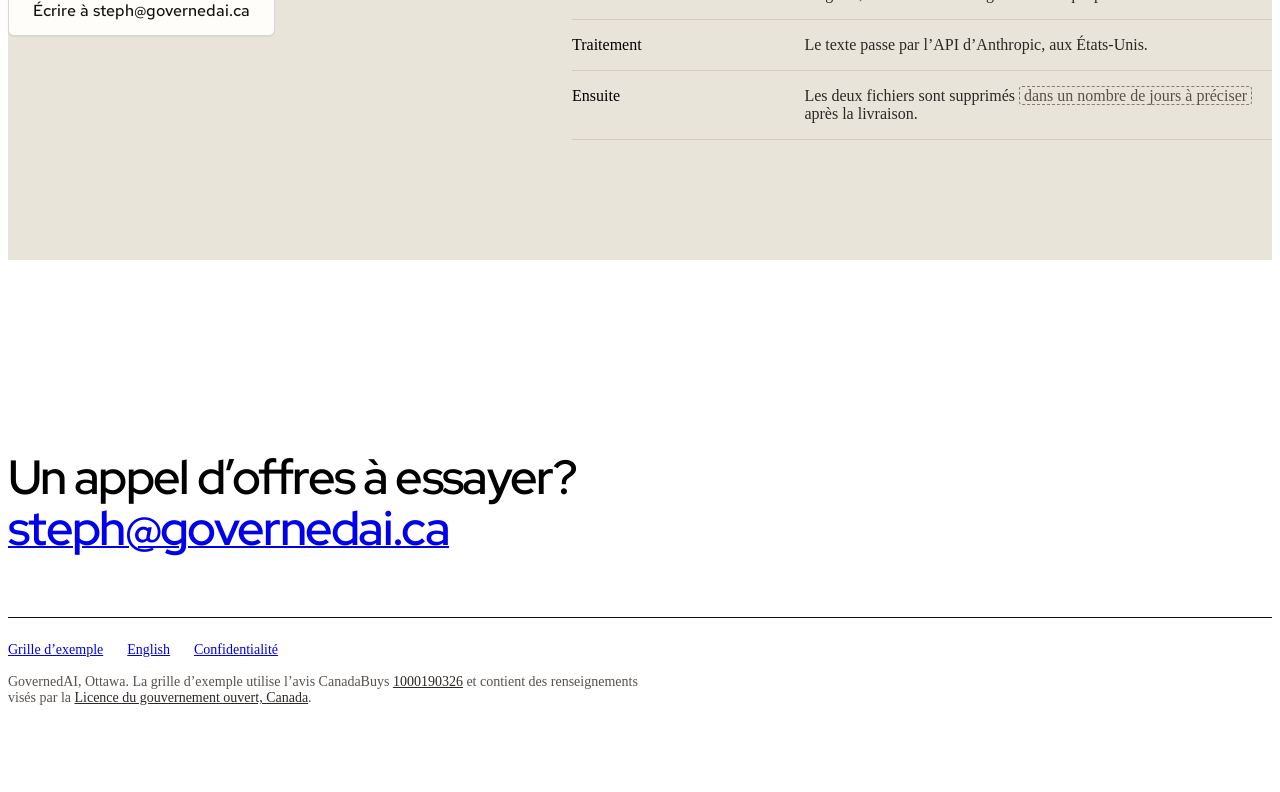
==== commit 5527c78f: "Add the CVCite demo film to the English and French pages A self-hosted 720p MP4 (4.5 MB, draft 2026-" ====
--- a/fr/index.html
+++ b/fr/index.html
@@ -58,6 +58,21 @@
     </div>
   </section>
 
+  <section class="section" aria-labelledby="film-title">
+    <div class="container">
+      <div class="head">
+        <h2 id="film-title">La démo en moins de deux minutes</h2>
+        <p class="lead">Une vraie analyse d’un CV fictif, narrée en anglais.</p>
+      </div>
+      <figure class="film">
+        <video controls preload="none" playsinline width="1280" height="720" poster="/video/cvcite-demo-draft-2026-10-23-poster.jpg" lang="en">
+          <source src="/video/cvcite-demo-draft-2026-10-23-web.mp4" type="video/mp4">
+          <track kind="captions" src="/video/cvcite-demo-draft-2026-10-23.vtt" srclang="en" label="English" default>
+        </video>
+      </figure>
+    </div>
+  </section>
+
   <section class="section" aria-labelledby="cited-title">
     <div class="container">
       <div class="head">
@@ -89,7 +104,7 @@
           <img src="/images/screens/grid-gaps.png" width="750" height="165" loading="lazy" lang="en"
                alt="Ligne M02 de la grille d’exemple : le dossier ne montre pas de diplôme en traduction; le diplôme en droit est démontré par le paragraphe 20; deux formules types sont indiquées comme non vérifiées.">
         </div>
-        <figcaption>M02 : la raison, puis chaque exigence et son paragraphe.</figcaption>
+        <figcaption>M02 : la raison, puis chaque exigence.</figcaption>
       </figure>
     </div>
   </section>
@@ -121,7 +136,6 @@
           <tr><td>Affirmer une expérience que le CV ne montre pas</td><td>Non appuyé, avec la raison</td></tr>
           <tr><td>Compter un certificat comme un diplôme</td><td>Une lacune qui nomme le titre manquant</td></tr>
           <tr><td>Cacher une phrase qu’il a retirée</td><td>La phrase, son passage et la réécriture tentée</td></tr>
-          <tr><td>Évaluer une formule type comme une exigence</td><td>La formule listée à part, marquée non vérifiée</td></tr>
           <tr><td>Traiter le français comme éprouvé</td><td>L’anglais aujourd’hui; le soutien du français est en cours</td></tr>
         </tbody>
       </table>
--- a/site.css
+++ b/site.css
@@ -86,6 +86,12 @@
 .offer dd { margin: 0; color: var(--color-ink-2); }
 .offer .actions { margin-top: var(--space-xl); }
 
+/* The film: a self-hosted video, nothing loads until it is played */
+.film { margin: 0; }
+.film video { display: block; width: 100%; height: auto; aspect-ratio: 16 / 9; border-radius: var(--radius-card); background: var(--color-paper-3); box-shadow: var(--shadow-card); }
+.film video:focus-visible { outline: 2px solid var(--color-focus); outline-offset: 2px; }
+.film figcaption { margin-top: var(--space-sm); font-size: var(--text-sm); color: var(--color-ink-2); }
+
 /* Footer: a statement */
 .footer { padding-block: var(--section-gap) var(--space-2xl); }
 .footer__line { font-family: var(--font-display); font-weight: var(--display-weight); font-size: var(--text-section); letter-spacing: var(--tracking-display); line-height: 1.05; max-width: 22ch; text-wrap: balance; }
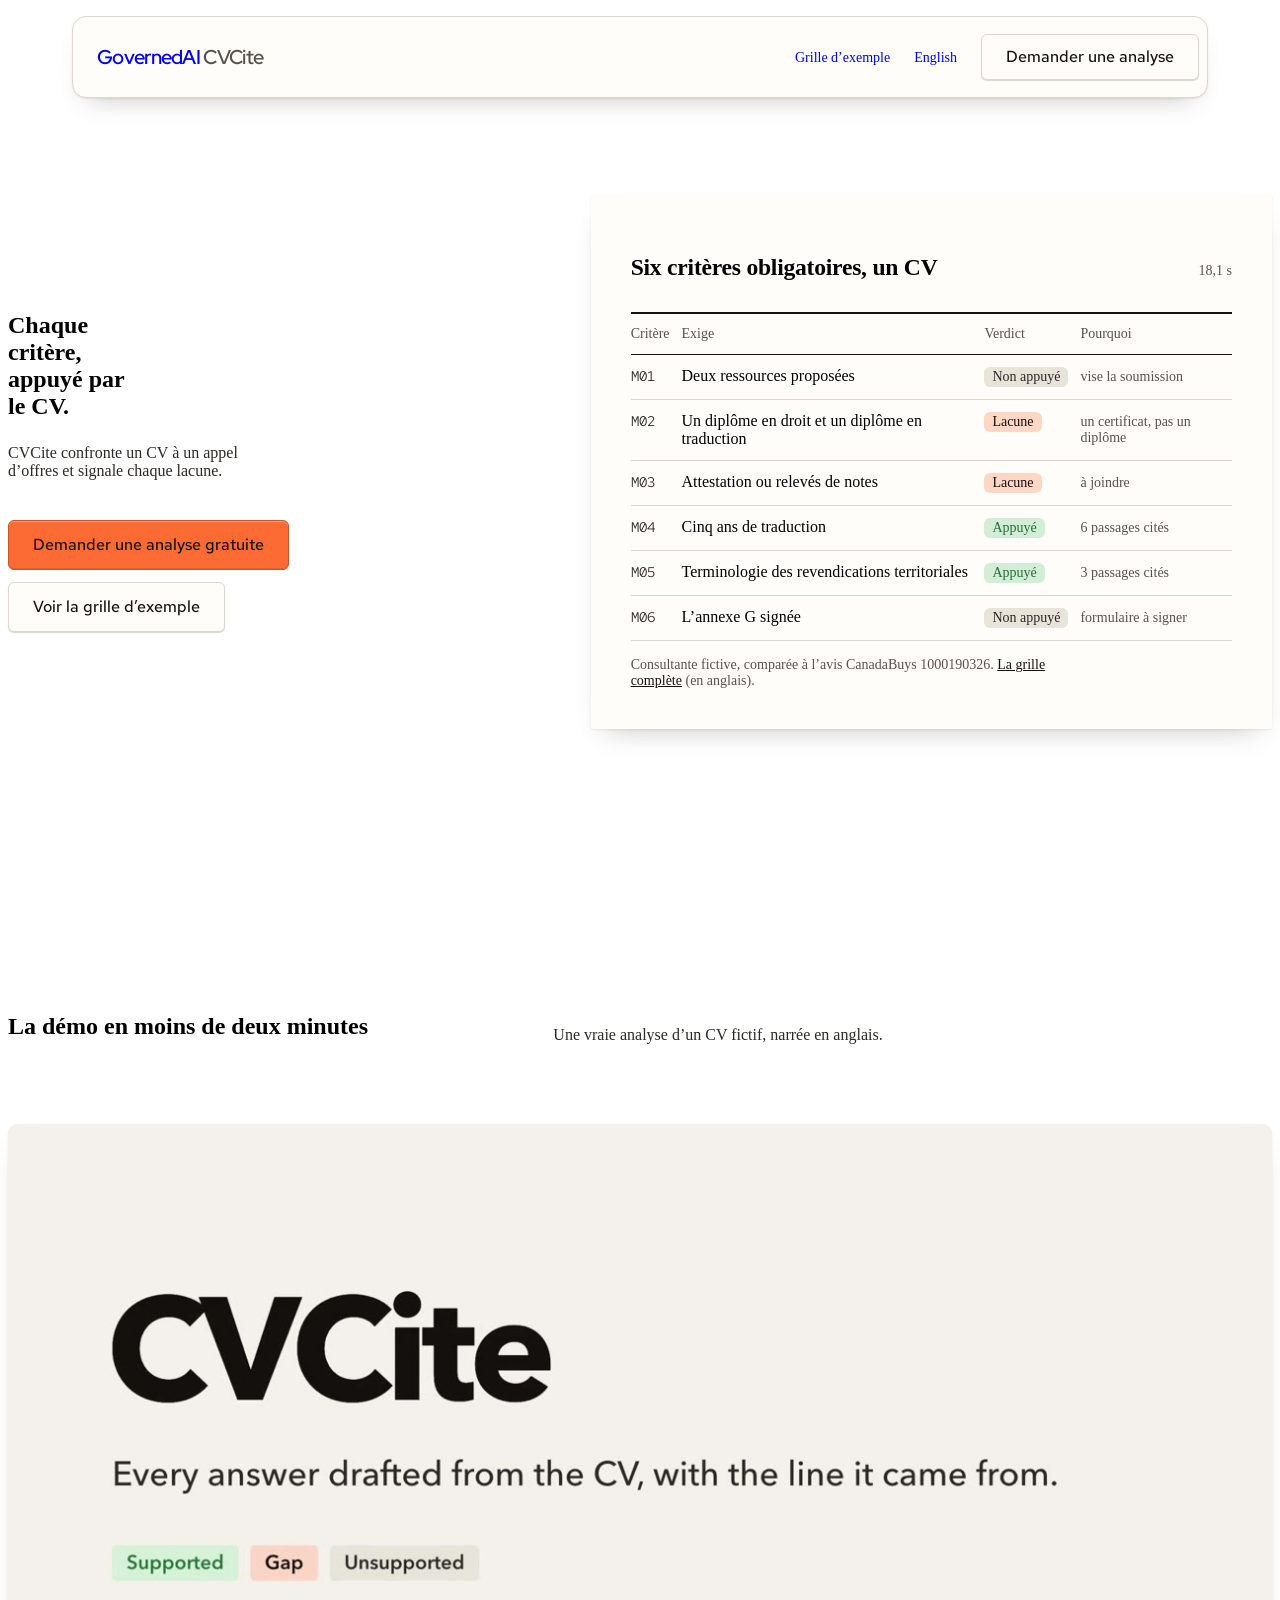
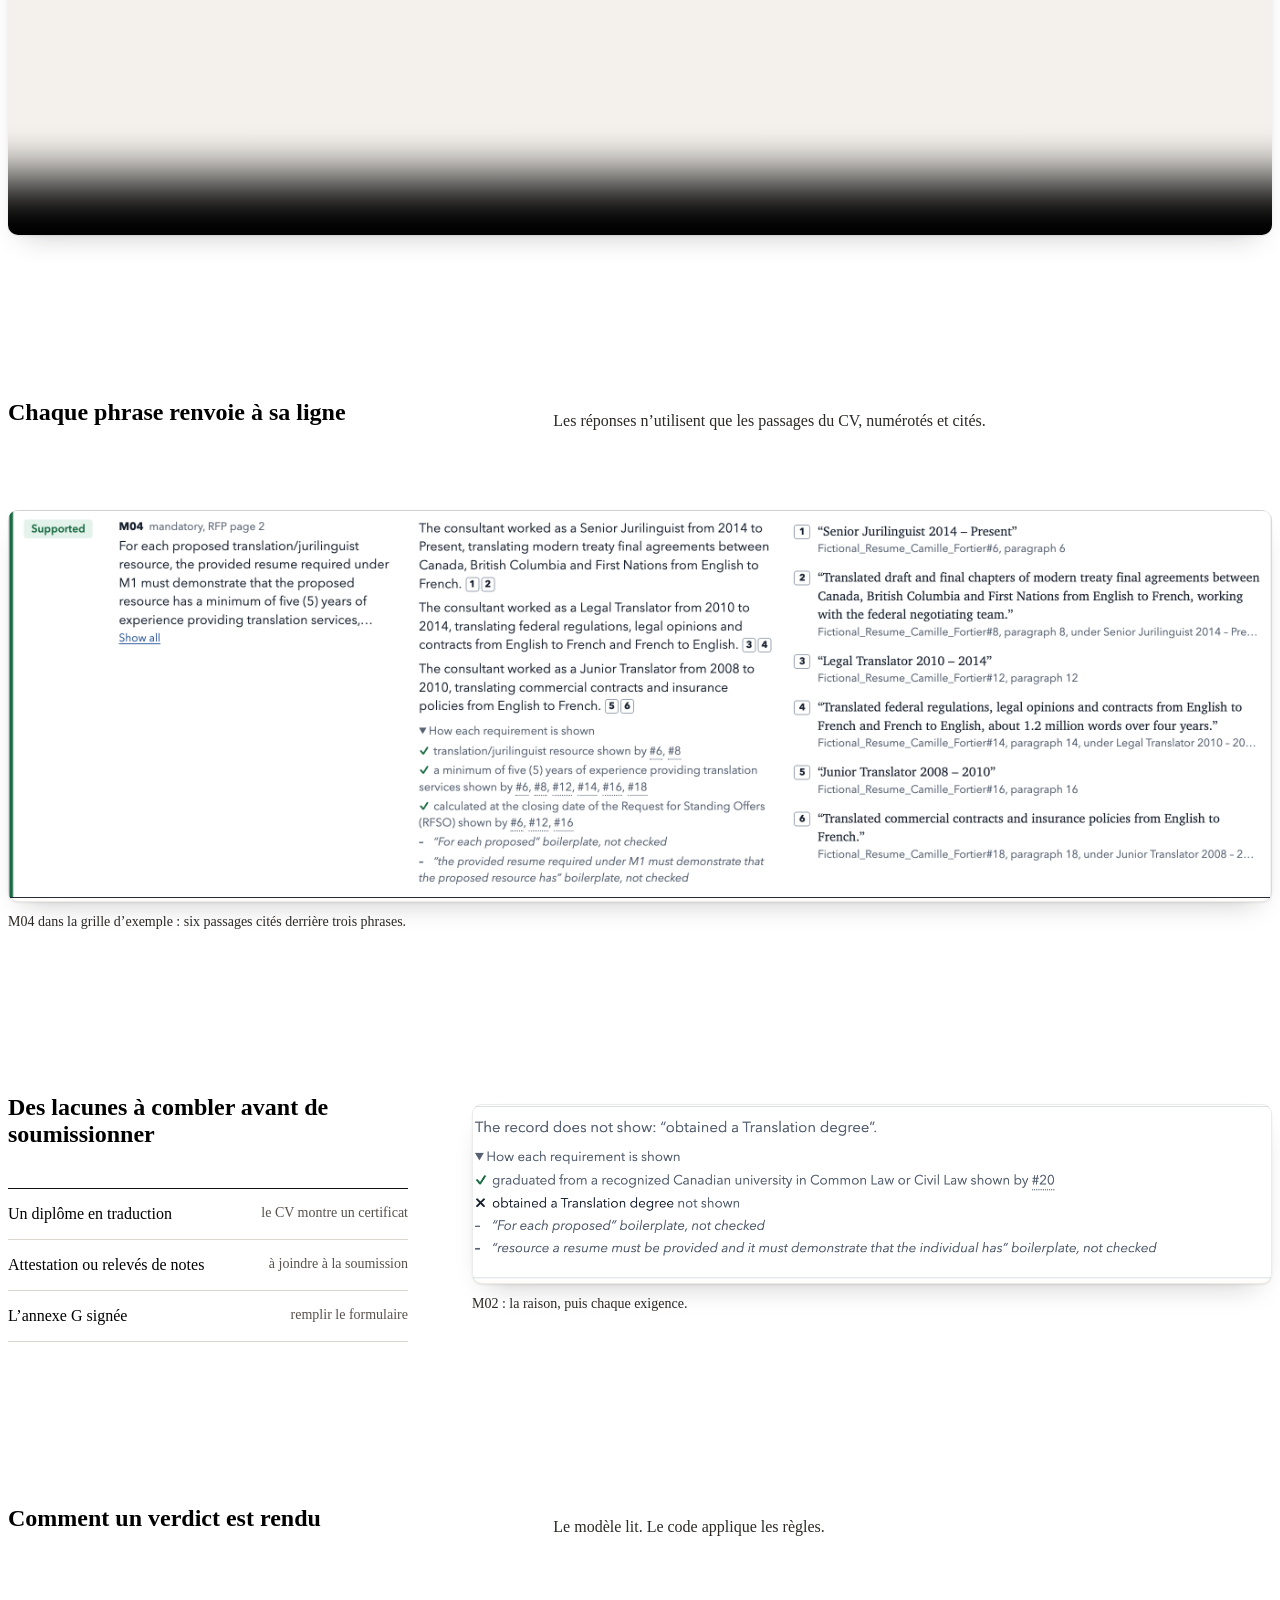
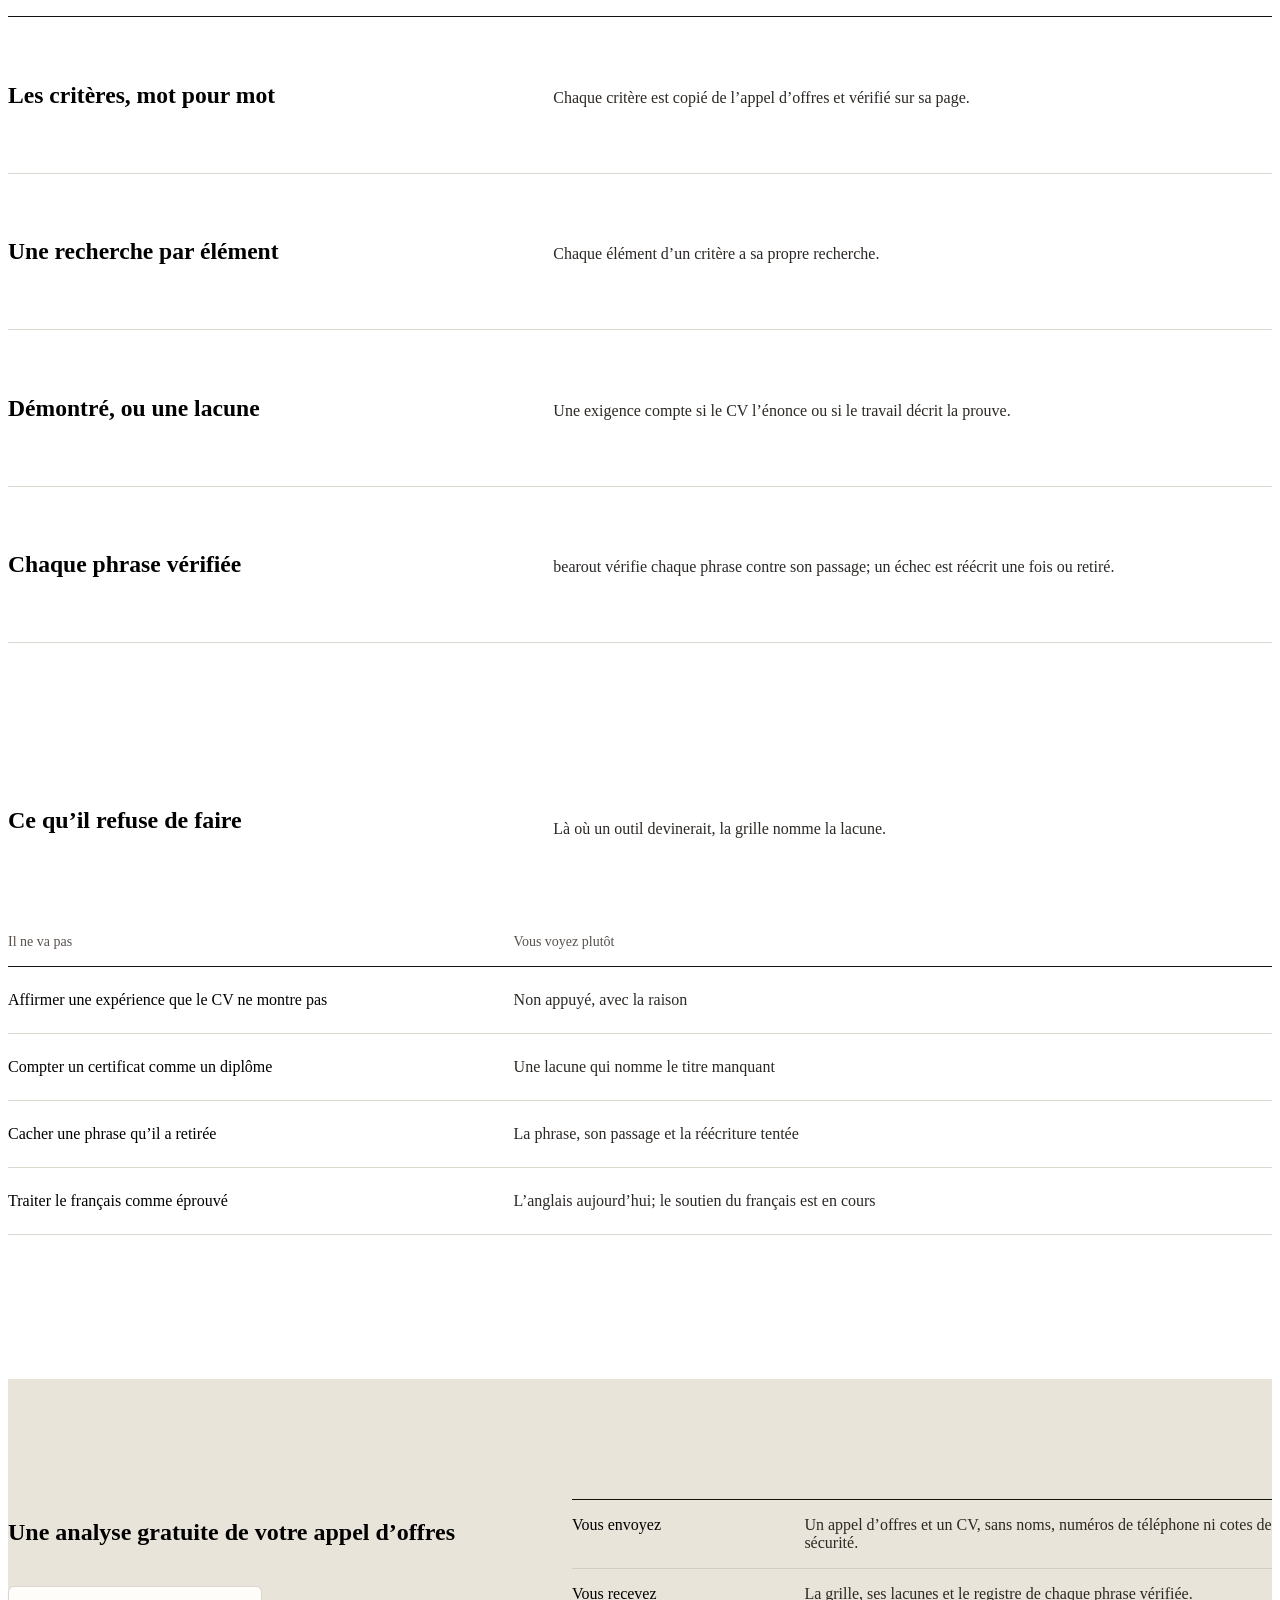
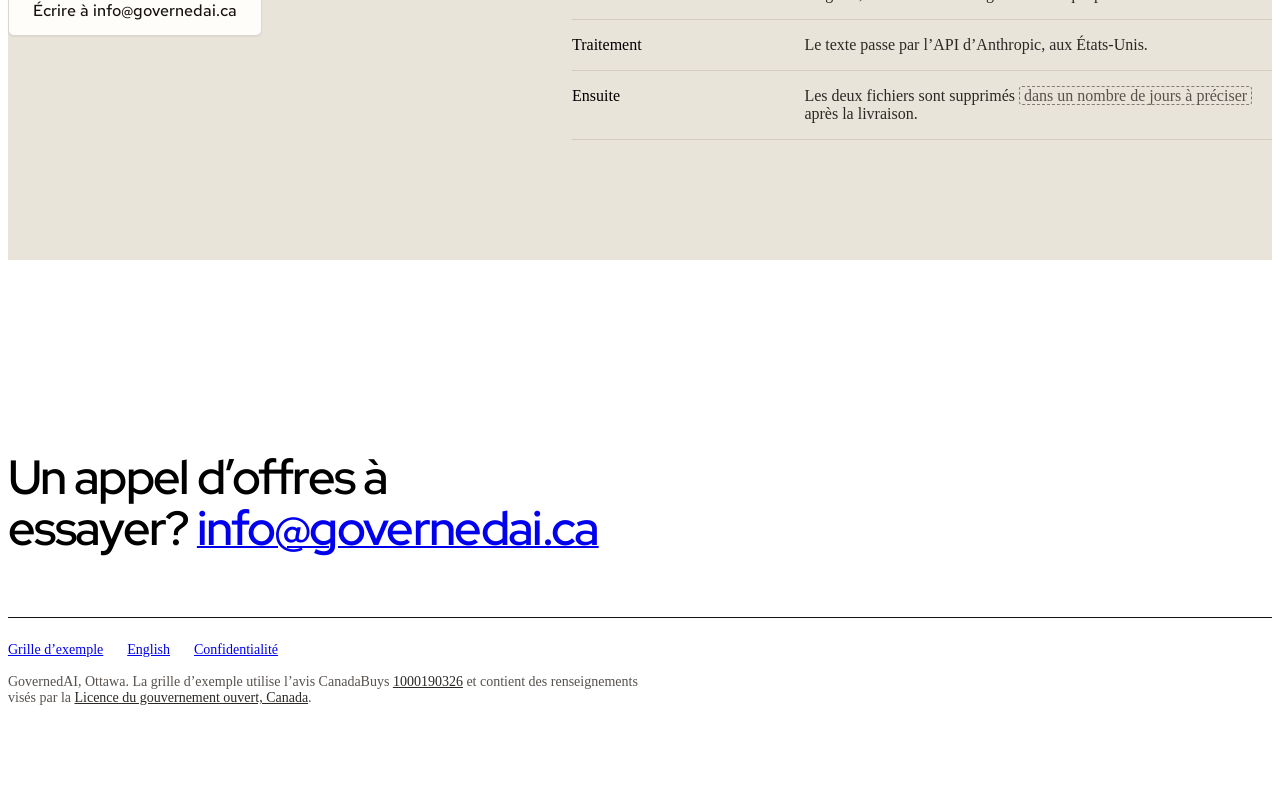
==== commit 2ae2ab20: "Contact is info@governedai.ca; the film is narrated by Marcus Every mailto link, label and the priva" ====
--- a/fr/index.html
+++ b/fr/index.html
@@ -20,7 +20,7 @@
     <ul class="nav__links">
       <li><a href="/cvcite/sample-grid/" hreflang="en" lang="en">Grille d’exemple</a></li>
       <li><a href="/" hreflang="en" lang="en">English</a></li>
-      <li><a class="btn" href="mailto:steph@governedai.ca?subject=CVCite%20analyse%20gratuite">Demander une analyse</a></li>
+      <li><a class="btn" href="mailto:info@governedai.ca?subject=CVCite%20analyse%20gratuite">Demander une analyse</a></li>
     </ul>
   </nav>
 </header>
@@ -32,7 +32,7 @@
         <h1 id="hero-title">Chaque critère, appuyé par le CV.</h1>
         <p class="lead">CVCite confronte un CV à un appel d’offres et signale chaque lacune.</p>
         <div class="actions">
-          <a class="btn btn--primary" href="mailto:steph@governedai.ca?subject=CVCite%20analyse%20gratuite">Demander une analyse gratuite</a>
+          <a class="btn btn--primary" href="mailto:info@governedai.ca?subject=CVCite%20analyse%20gratuite">Demander une analyse gratuite</a>
           <a class="btn" href="/cvcite/sample-grid/" hreflang="en">Voir la grille d’exemple</a>
         </div>
       </div>
@@ -146,7 +146,7 @@
     <div class="container offer">
       <div>
         <h2 id="offer-title">Une analyse gratuite de votre appel d’offres</h2>
-        <div class="actions"><a class="btn" href="mailto:steph@governedai.ca?subject=CVCite%20analyse%20gratuite">Écrire à steph@governedai.ca</a></div>
+        <div class="actions"><a class="btn" href="mailto:info@governedai.ca?subject=CVCite%20analyse%20gratuite">Écrire à info@governedai.ca</a></div>
       </div>
       <dl>
         <div><dt>Vous envoyez</dt><dd>Un appel d’offres et un CV, sans noms, numéros de téléphone ni cotes de sécurité.</dd></div>
@@ -160,7 +160,7 @@
 
 <footer class="footer">
   <div class="container">
-    <p class="footer__line">Un appel d’offres à essayer? <a href="mailto:steph@governedai.ca">steph@governedai.ca</a></p>
+    <p class="footer__line">Un appel d’offres à essayer? <a href="mailto:info@governedai.ca">info@governedai.ca</a></p>
     <ul class="footer__links">
       <li><a href="/cvcite/sample-grid/" hreflang="en" lang="en">Grille d’exemple</a></li>
       <li><a href="/" hreflang="en" lang="en">English</a></li>
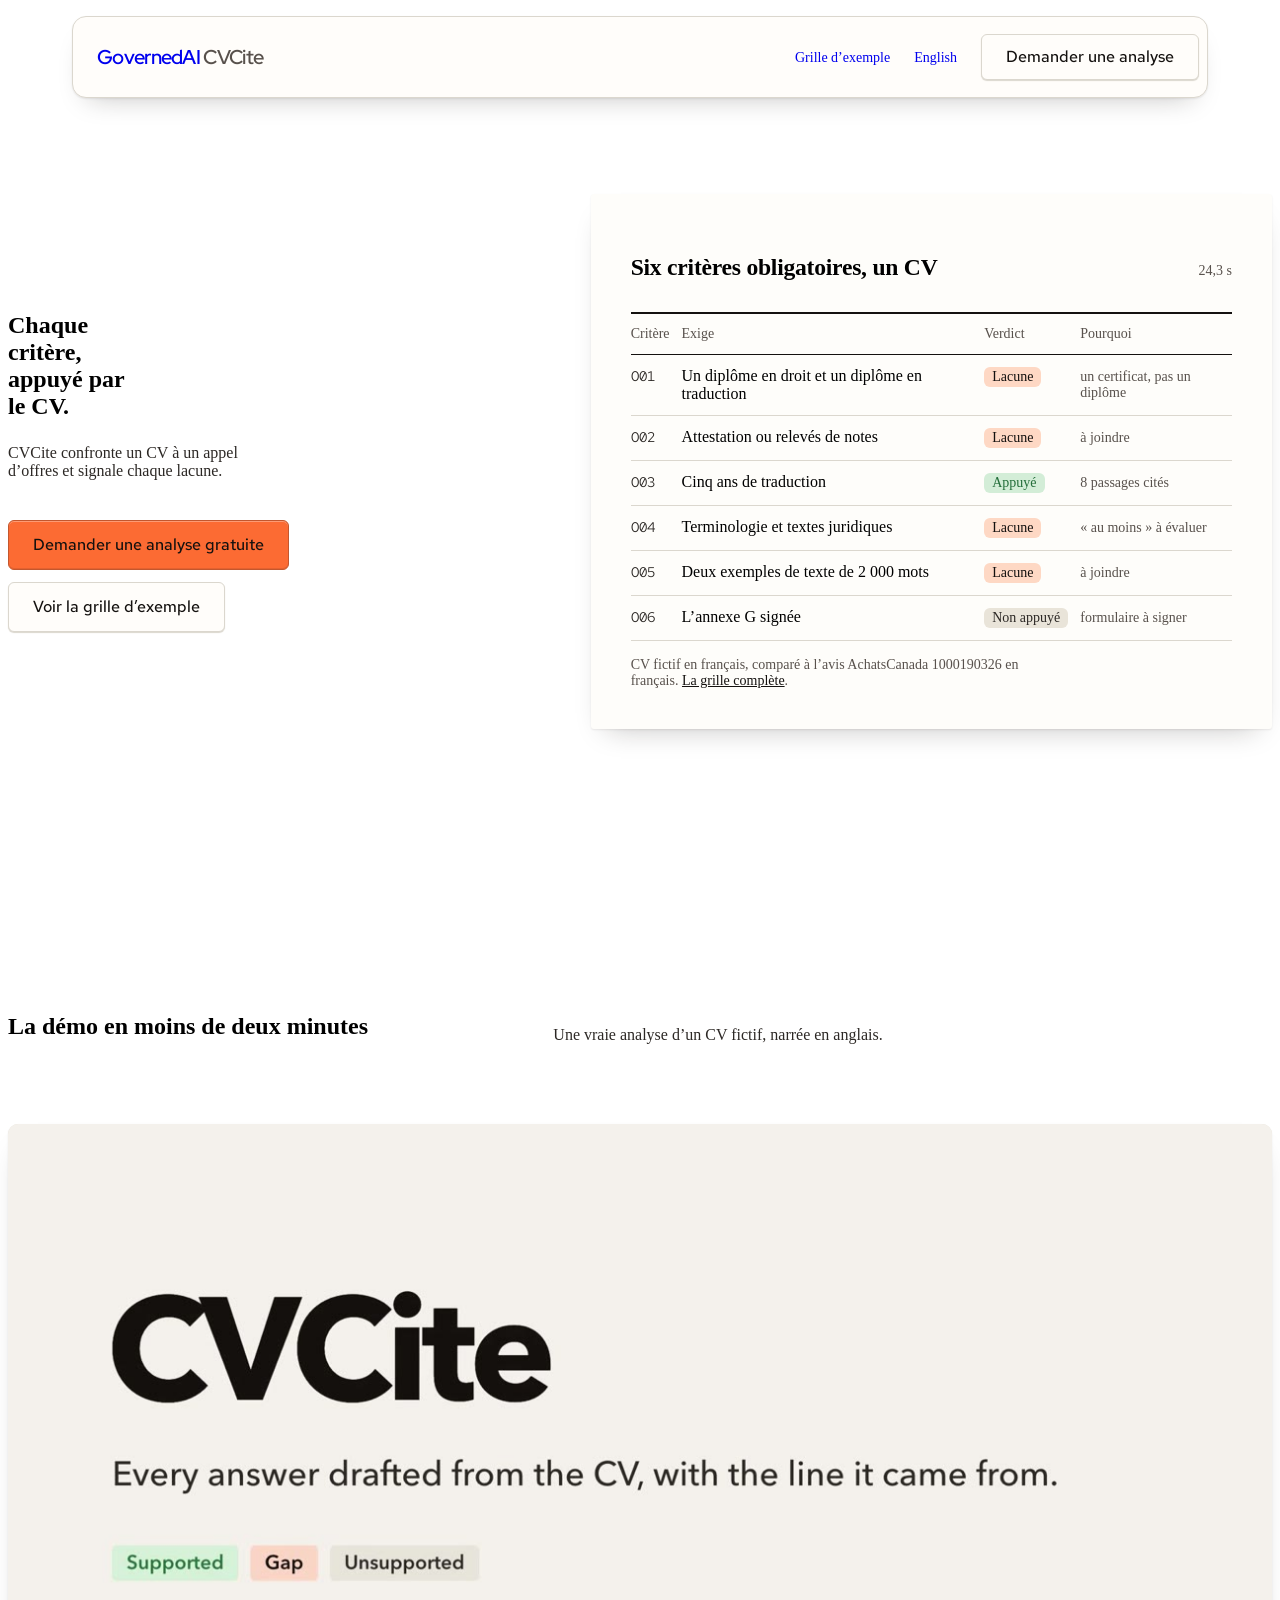
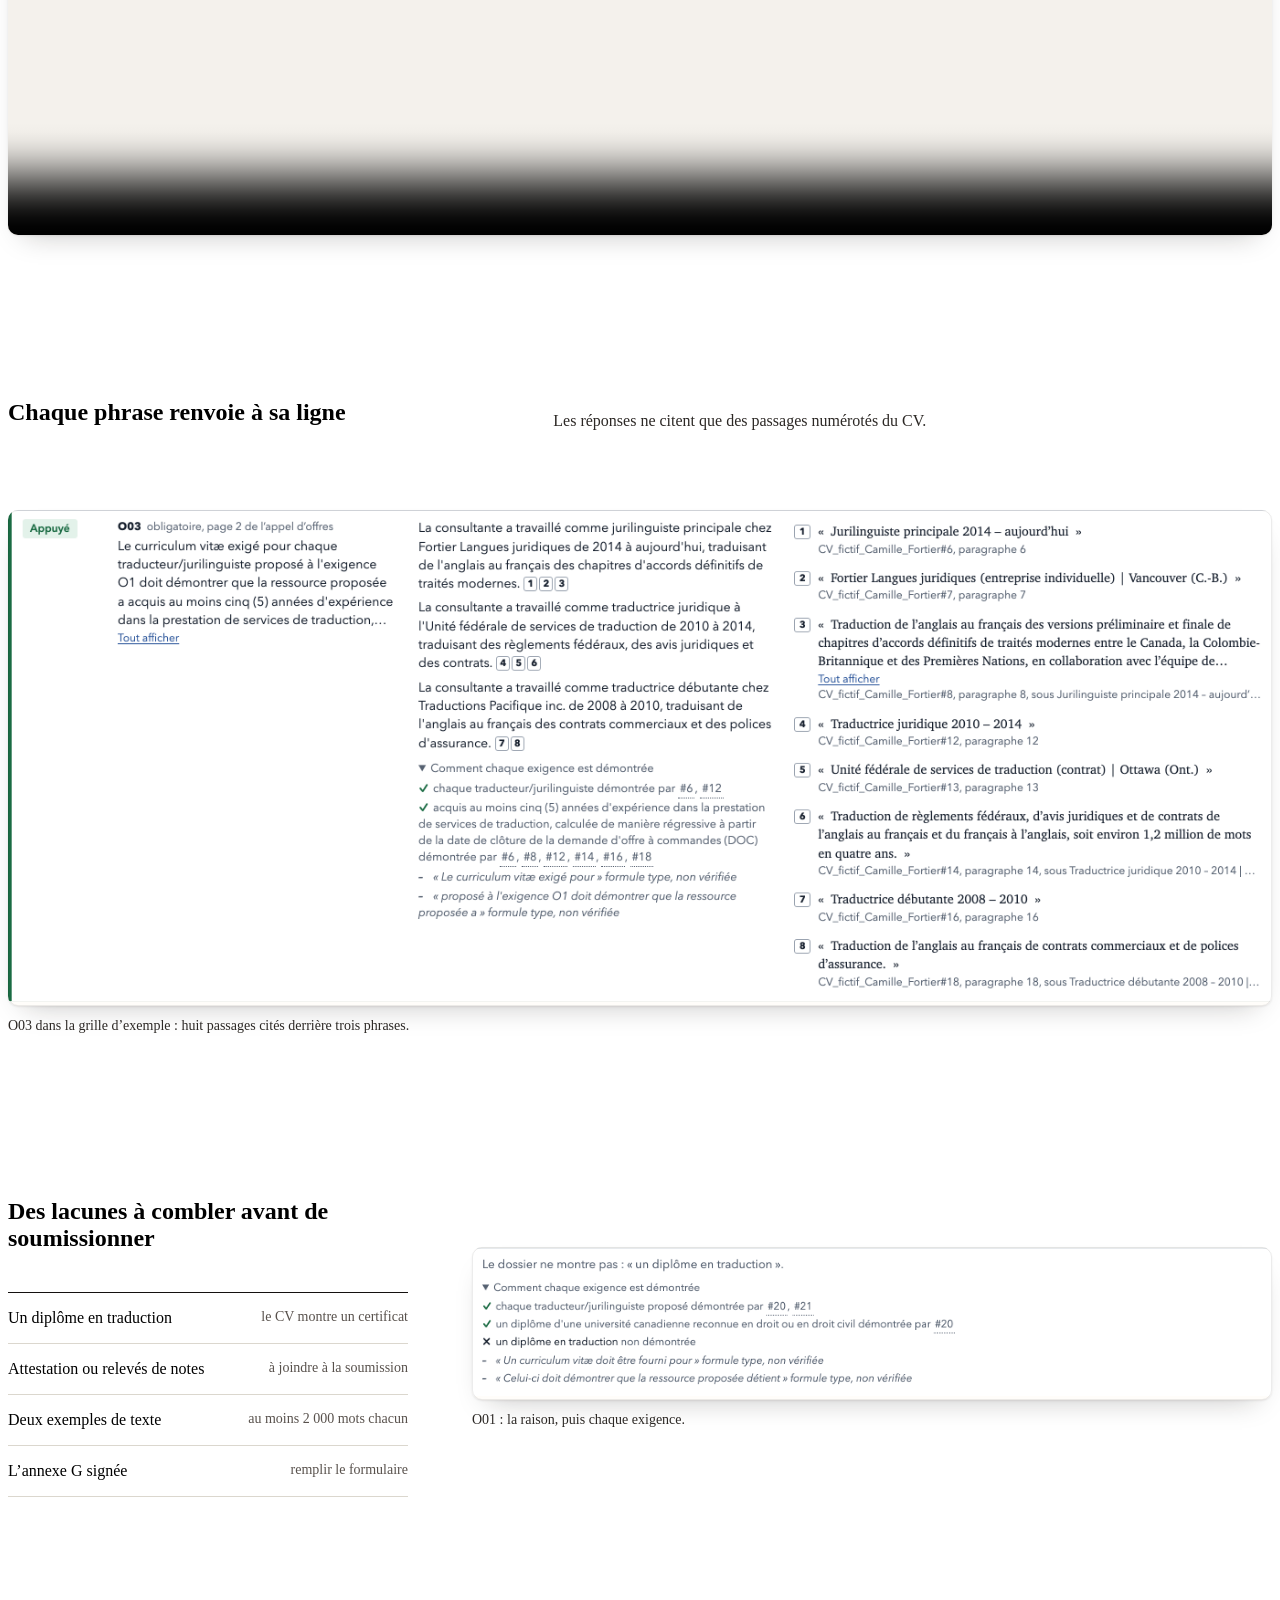
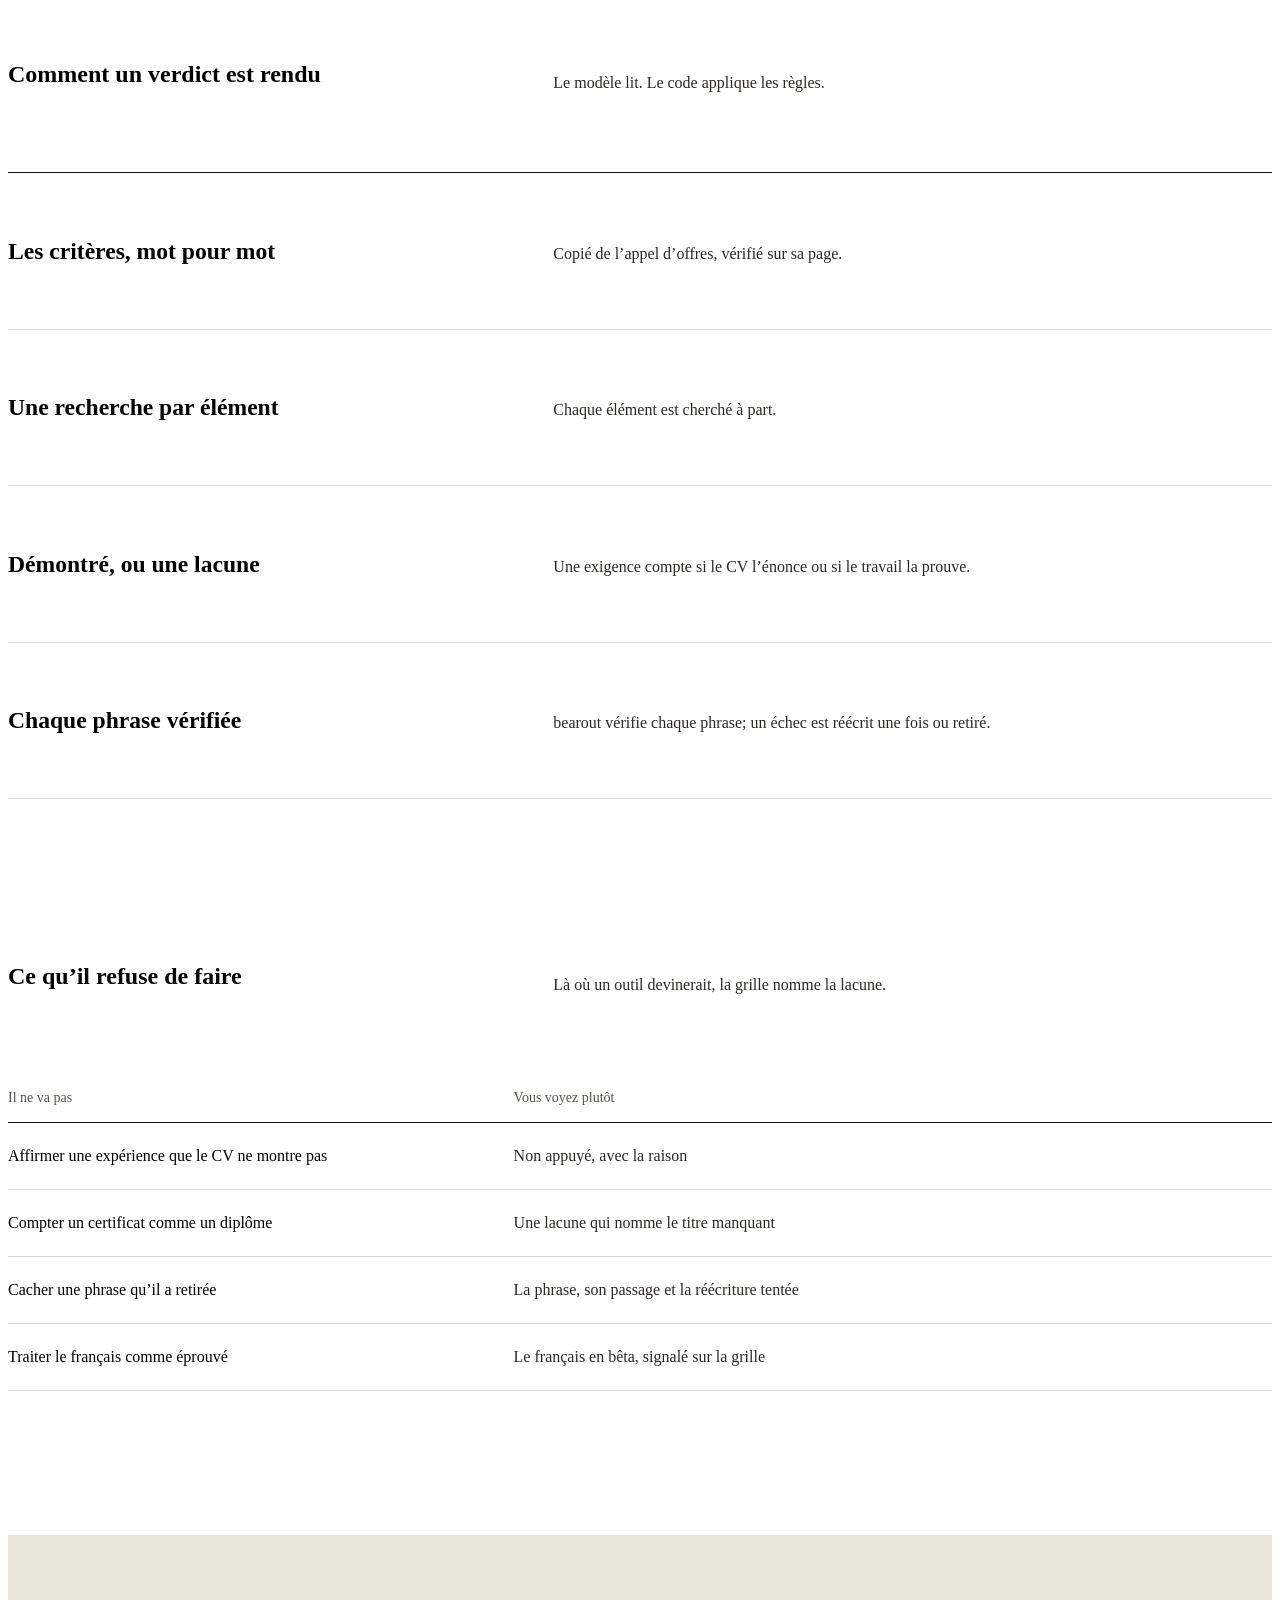
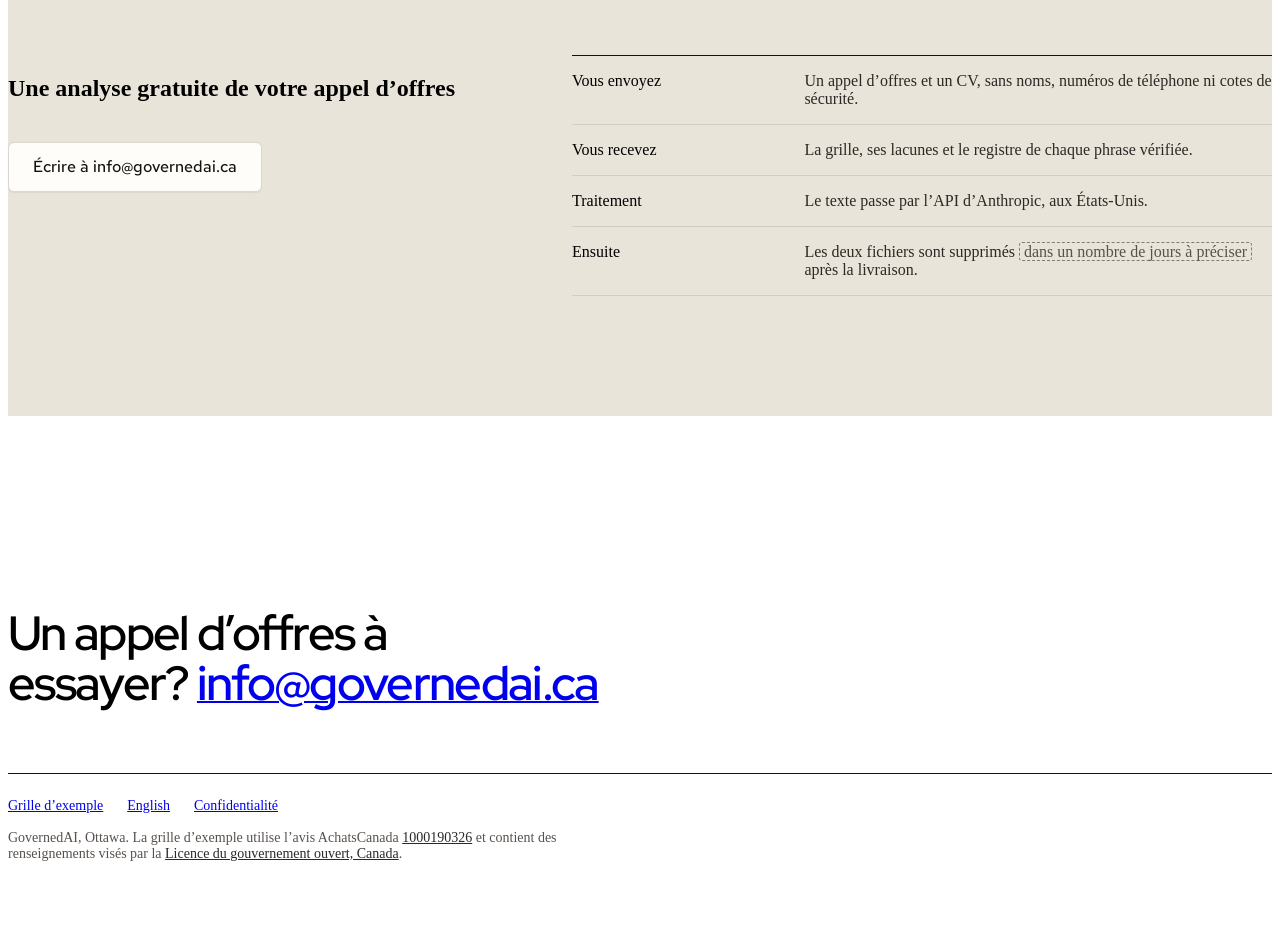
==== commit 135e755c: "French page: the French run's results and captures The verdict table shows the French run (O01 to O0" ====
--- a/fr/index.html
+++ b/fr/index.html
@@ -18,7 +18,7 @@
   <nav class="nav__pill" aria-label="Principal">
     <a class="wordmark" href="/" aria-label="Accueil GovernedAI">GovernedAI <span>CVCite</span></a>
     <ul class="nav__links">
-      <li><a href="/cvcite/sample-grid/" hreflang="en" lang="en">Grille d’exemple</a></li>
+      <li><a href="/fr/cvcite/grille-exemple/">Grille d’exemple</a></li>
       <li><a href="/" hreflang="en" lang="en">English</a></li>
       <li><a class="btn" href="mailto:info@governedai.ca?subject=CVCite%20analyse%20gratuite">Demander une analyse</a></li>
     </ul>
@@ -33,27 +33,27 @@
         <p class="lead">CVCite confronte un CV à un appel d’offres et signale chaque lacune.</p>
         <div class="actions">
           <a class="btn btn--primary" href="mailto:info@governedai.ca?subject=CVCite%20analyse%20gratuite">Demander une analyse gratuite</a>
-          <a class="btn" href="/cvcite/sample-grid/" hreflang="en">Voir la grille d’exemple</a>
+          <a class="btn" href="/fr/cvcite/grille-exemple/">Voir la grille d’exemple</a>
         </div>
       </div>
 
       <figure class="sheet" aria-labelledby="sheet-title">
         <div class="sheet__head">
           <h2 id="sheet-title">Six critères obligatoires, un CV</h2>
-          <p><span class="num">18,1</span>&nbsp;s</p>
+          <p><span class="num">24,3</span>&nbsp;s</p>
         </div>
         <table class="verdicts">
           <thead><tr><th scope="col">Critère</th><th scope="col">Exige</th><th scope="col">Verdict</th><th scope="col">Pourquoi</th></tr></thead>
           <tbody>
-            <tr><td class="id">M01</td><td class="what">Deux ressources proposées</td><td><span class="chip chip--not">Non appuyé</span></td><td>vise la soumission</td></tr>
-            <tr><td class="id">M02</td><td class="what">Un diplôme en droit et un diplôme en traduction</td><td><span class="chip chip--gap">Lacune</span></td><td>un certificat, pas un diplôme</td></tr>
-            <tr><td class="id">M03</td><td class="what">Attestation ou relevés de notes</td><td><span class="chip chip--gap">Lacune</span></td><td>à joindre</td></tr>
-            <tr><td class="id">M04</td><td class="what">Cinq ans de traduction</td><td><span class="chip chip--met">Appuyé</span></td><td><span class="num">6</span> passages cités</td></tr>
-            <tr><td class="id">M05</td><td class="what">Terminologie des revendications territoriales</td><td><span class="chip chip--met">Appuyé</span></td><td><span class="num">3</span> passages cités</td></tr>
-            <tr><td class="id">M06</td><td class="what">L’annexe G signée</td><td><span class="chip chip--not">Non appuyé</span></td><td>formulaire à signer</td></tr>
+            <tr><td class="id">O01</td><td class="what">Un diplôme en droit et un diplôme en traduction</td><td><span class="chip chip--gap">Lacune</span></td><td>un certificat, pas un diplôme</td></tr>
+            <tr><td class="id">O02</td><td class="what">Attestation ou relevés de notes</td><td><span class="chip chip--gap">Lacune</span></td><td>à joindre</td></tr>
+            <tr><td class="id">O03</td><td class="what">Cinq ans de traduction</td><td><span class="chip chip--met">Appuyé</span></td><td><span class="num">8</span> passages cités</td></tr>
+            <tr><td class="id">O04</td><td class="what">Terminologie et textes juridiques</td><td><span class="chip chip--gap">Lacune</span></td><td>« au moins » à évaluer</td></tr>
+            <tr><td class="id">O05</td><td class="what">Deux exemples de texte de 2&nbsp;000 mots</td><td><span class="chip chip--gap">Lacune</span></td><td>à joindre</td></tr>
+            <tr><td class="id">O06</td><td class="what">L’annexe G signée</td><td><span class="chip chip--not">Non appuyé</span></td><td>formulaire à signer</td></tr>
           </tbody>
         </table>
-        <figcaption class="sheet__foot">Consultante fictive, comparée à l’avis CanadaBuys <span class="num">1000190326</span>. <a href="/cvcite/sample-grid/" hreflang="en">La grille complète</a> (en anglais).</figcaption>
+        <figcaption class="sheet__foot">CV fictif en français, comparé à l’avis AchatsCanada <span class="num">1000190326</span> en français. <a href="/fr/cvcite/grille-exemple/">La grille complète</a>.</figcaption>
       </figure>
     </div>
   </section>
@@ -77,14 +77,14 @@
     <div class="container">
       <div class="head">
         <h2 id="cited-title">Chaque phrase renvoie à sa ligne</h2>
-        <p class="lead">Les réponses n’utilisent que les passages du CV, numérotés et cités.</p>
+        <p class="lead">Les réponses ne citent que des passages numérotés du CV.</p>
       </div>
       <figure class="capture">
         <div class="capture__frame" data-kind="product">
-          <img src="/images/screens/grid-case.png" width="1385" height="425" loading="lazy" lang="en"
-               alt="Ligne M04 de la grille d’exemple, marquée Supported : trois phrases rédigées avec des renvois numérotés, six passages du CV cités, et chaque exigence cochée en regard des paragraphes qui la démontrent.">
+          <img src="/images/screens/grille-cas.png" width="1383" height="539" loading="lazy"
+               alt="Ligne O03 de la grille d’exemple, marquée Appuyé : trois phrases rédigées avec des renvois numérotés, huit passages du CV cités, et chaque exigence cochée en regard des paragraphes qui la démontrent.">
         </div>
-        <figcaption>M04 dans la grille d’exemple : six passages cités derrière trois phrases.</figcaption>
+        <figcaption>O03 dans la grille d’exemple : huit passages cités derrière trois phrases.</figcaption>
       </figure>
     </div>
   </section>
@@ -96,15 +96,16 @@
         <ul class="todo">
           <li><b>Un diplôme en traduction</b><span>le CV montre un certificat</span></li>
           <li><b>Attestation ou relevés de notes</b><span>à joindre à la soumission</span></li>
+          <li><b>Deux exemples de texte</b><span>au moins 2&nbsp;000 mots chacun</span></li>
           <li><b>L’annexe G signée</b><span>remplir le formulaire</span></li>
         </ul>
       </div>
       <figure class="capture">
         <div class="capture__frame" data-kind="product">
-          <img src="/images/screens/grid-gaps.png" width="750" height="165" loading="lazy" lang="en"
-               alt="Ligne M02 de la grille d’exemple : le dossier ne montre pas de diplôme en traduction; le diplôme en droit est démontré par le paragraphe 20; deux formules types sont indiquées comme non vérifiées.">
+          <img src="/images/screens/grille-lacunes.png" width="946" height="176" loading="lazy"
+               alt="Ligne O01 de la grille d’exemple : le dossier ne montre pas de diplôme en traduction; le diplôme en droit est démontré par le paragraphe 20; deux formules types sont indiquées comme non vérifiées.">
         </div>
-        <figcaption>M02 : la raison, puis chaque exigence.</figcaption>
+        <figcaption>O01 : la raison, puis chaque exigence.</figcaption>
       </figure>
     </div>
   </section>
@@ -116,10 +117,10 @@
         <p class="lead">Le modèle lit. Le code applique les règles.</p>
       </div>
       <ul class="rows">
-        <li><h3>Les critères, mot pour mot</h3><p>Chaque critère est copié de l’appel d’offres et vérifié sur sa page.</p></li>
-        <li><h3>Une recherche par élément</h3><p>Chaque élément d’un critère a sa propre recherche.</p></li>
-        <li><h3>Démontré, ou une lacune</h3><p>Une exigence compte si le CV l’énonce ou si le travail décrit la prouve.</p></li>
-        <li><h3>Chaque phrase vérifiée</h3><p>bearout vérifie chaque phrase contre son passage; un échec est réécrit une fois ou retiré.</p></li>
+        <li><h3>Les critères, mot pour mot</h3><p>Copié de l’appel d’offres, vérifié sur sa page.</p></li>
+        <li><h3>Une recherche par élément</h3><p>Chaque élément est cherché à part.</p></li>
+        <li><h3>Démontré, ou une lacune</h3><p>Une exigence compte si le CV l’énonce ou si le travail la prouve.</p></li>
+        <li><h3>Chaque phrase vérifiée</h3><p>bearout vérifie chaque phrase; un échec est réécrit une fois ou retiré.</p></li>
       </ul>
     </div>
   </section>
@@ -136,7 +137,7 @@
           <tr><td>Affirmer une expérience que le CV ne montre pas</td><td>Non appuyé, avec la raison</td></tr>
           <tr><td>Compter un certificat comme un diplôme</td><td>Une lacune qui nomme le titre manquant</td></tr>
           <tr><td>Cacher une phrase qu’il a retirée</td><td>La phrase, son passage et la réécriture tentée</td></tr>
-          <tr><td>Traiter le français comme éprouvé</td><td>L’anglais aujourd’hui; le soutien du français est en cours</td></tr>
+          <tr><td>Traiter le français comme éprouvé</td><td>Le français en bêta, signalé sur la grille</td></tr>
         </tbody>
       </table>
     </div>
@@ -162,11 +163,11 @@
   <div class="container">
     <p class="footer__line">Un appel d’offres à essayer? <a href="mailto:info@governedai.ca">info@governedai.ca</a></p>
     <ul class="footer__links">
-      <li><a href="/cvcite/sample-grid/" hreflang="en" lang="en">Grille d’exemple</a></li>
+      <li><a href="/fr/cvcite/grille-exemple/">Grille d’exemple</a></li>
       <li><a href="/" hreflang="en" lang="en">English</a></li>
       <li><a href="/privacy/" hreflang="en" lang="en">Confidentialité</a></li>
     </ul>
-    <p class="footer__legal">GovernedAI, Ottawa. La grille d’exemple utilise l’avis CanadaBuys <a href="https://canadabuys.canada.ca/en/tender-opportunities/tender-notice/pw-17-00785583">1000190326</a> et contient des renseignements visés par la <a href="https://ouvert.canada.ca/fr/licence-du-gouvernement-ouvert-canada">Licence du gouvernement ouvert, Canada</a>.</p>
+    <p class="footer__legal">GovernedAI, Ottawa. La grille d’exemple utilise l’avis AchatsCanada <a href="https://canadabuys.canada.ca/fr/occasions-de-marche/appels-d-offres/pw-17-00785583">1000190326</a> et contient des renseignements visés par la <a href="https://ouvert.canada.ca/fr/licence-du-gouvernement-ouvert-canada">Licence du gouvernement ouvert, Canada</a>.</p>
   </div>
 </footer>
 </body>
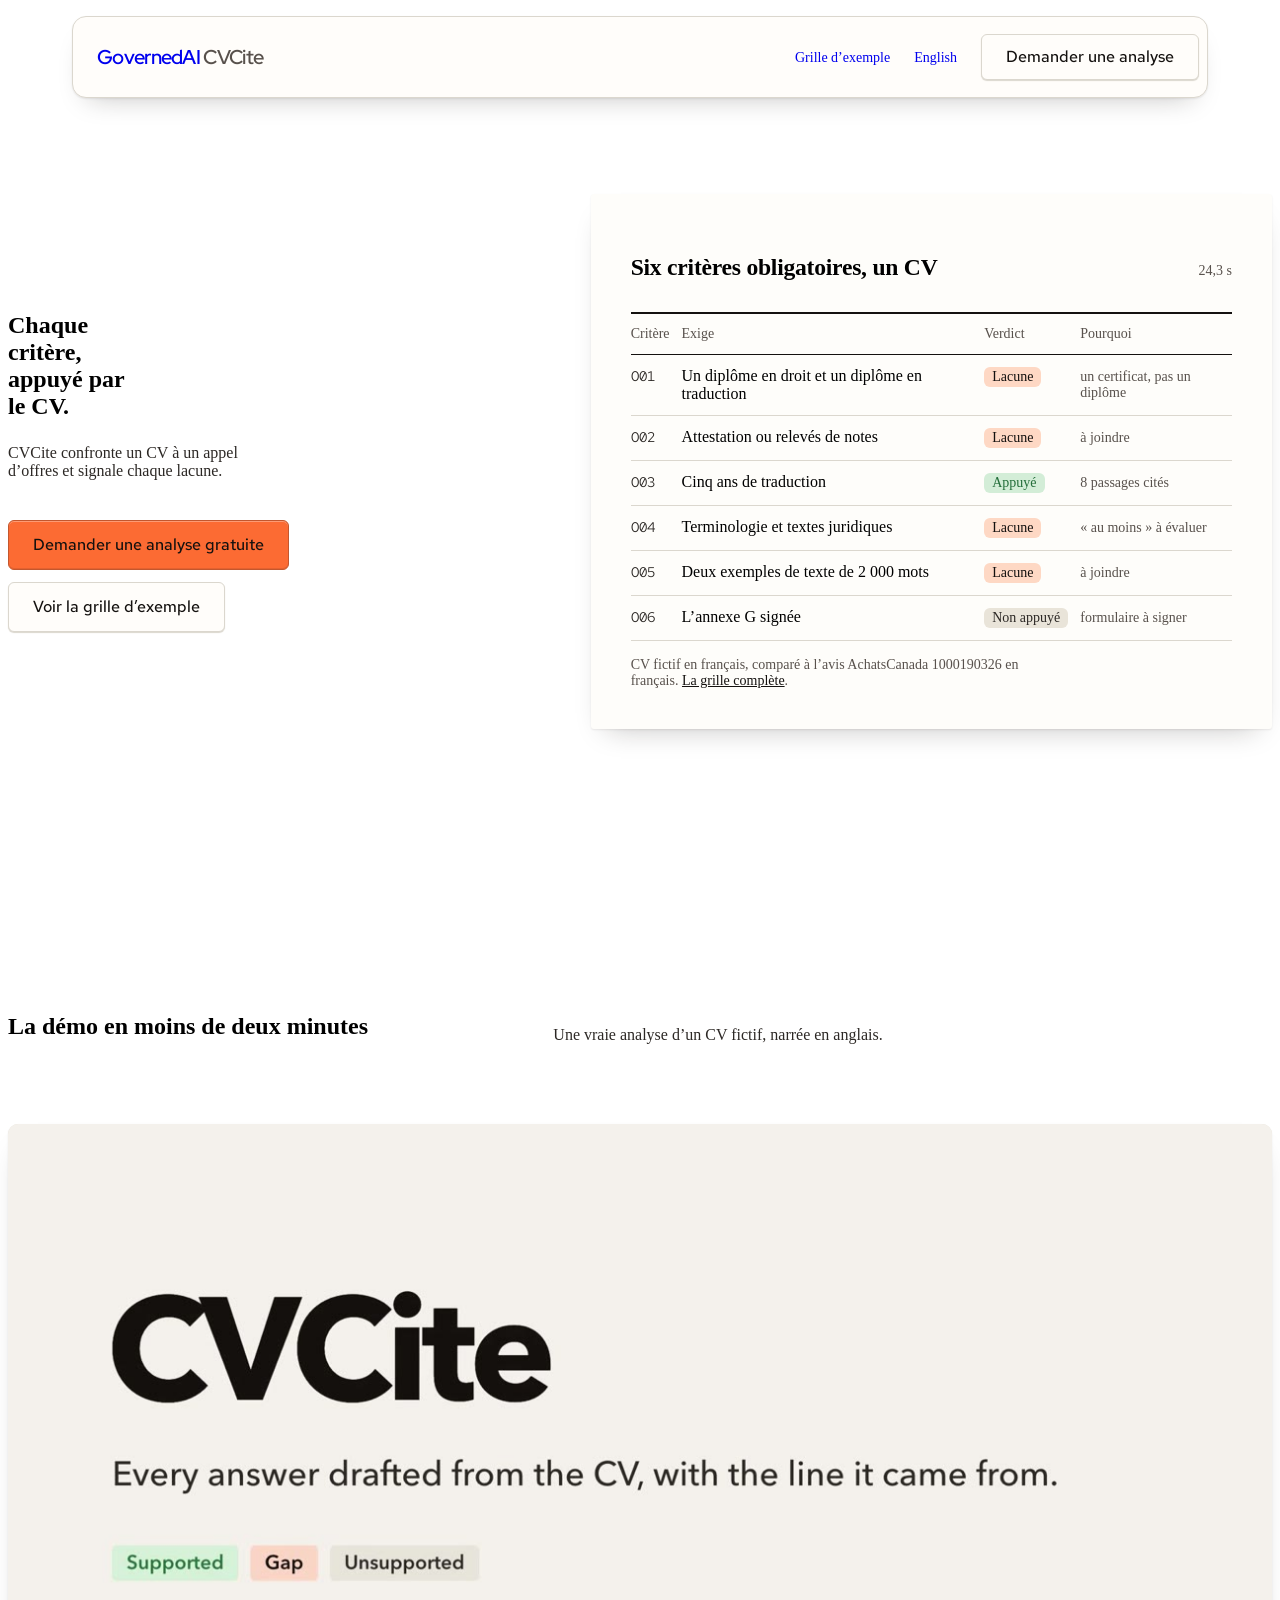
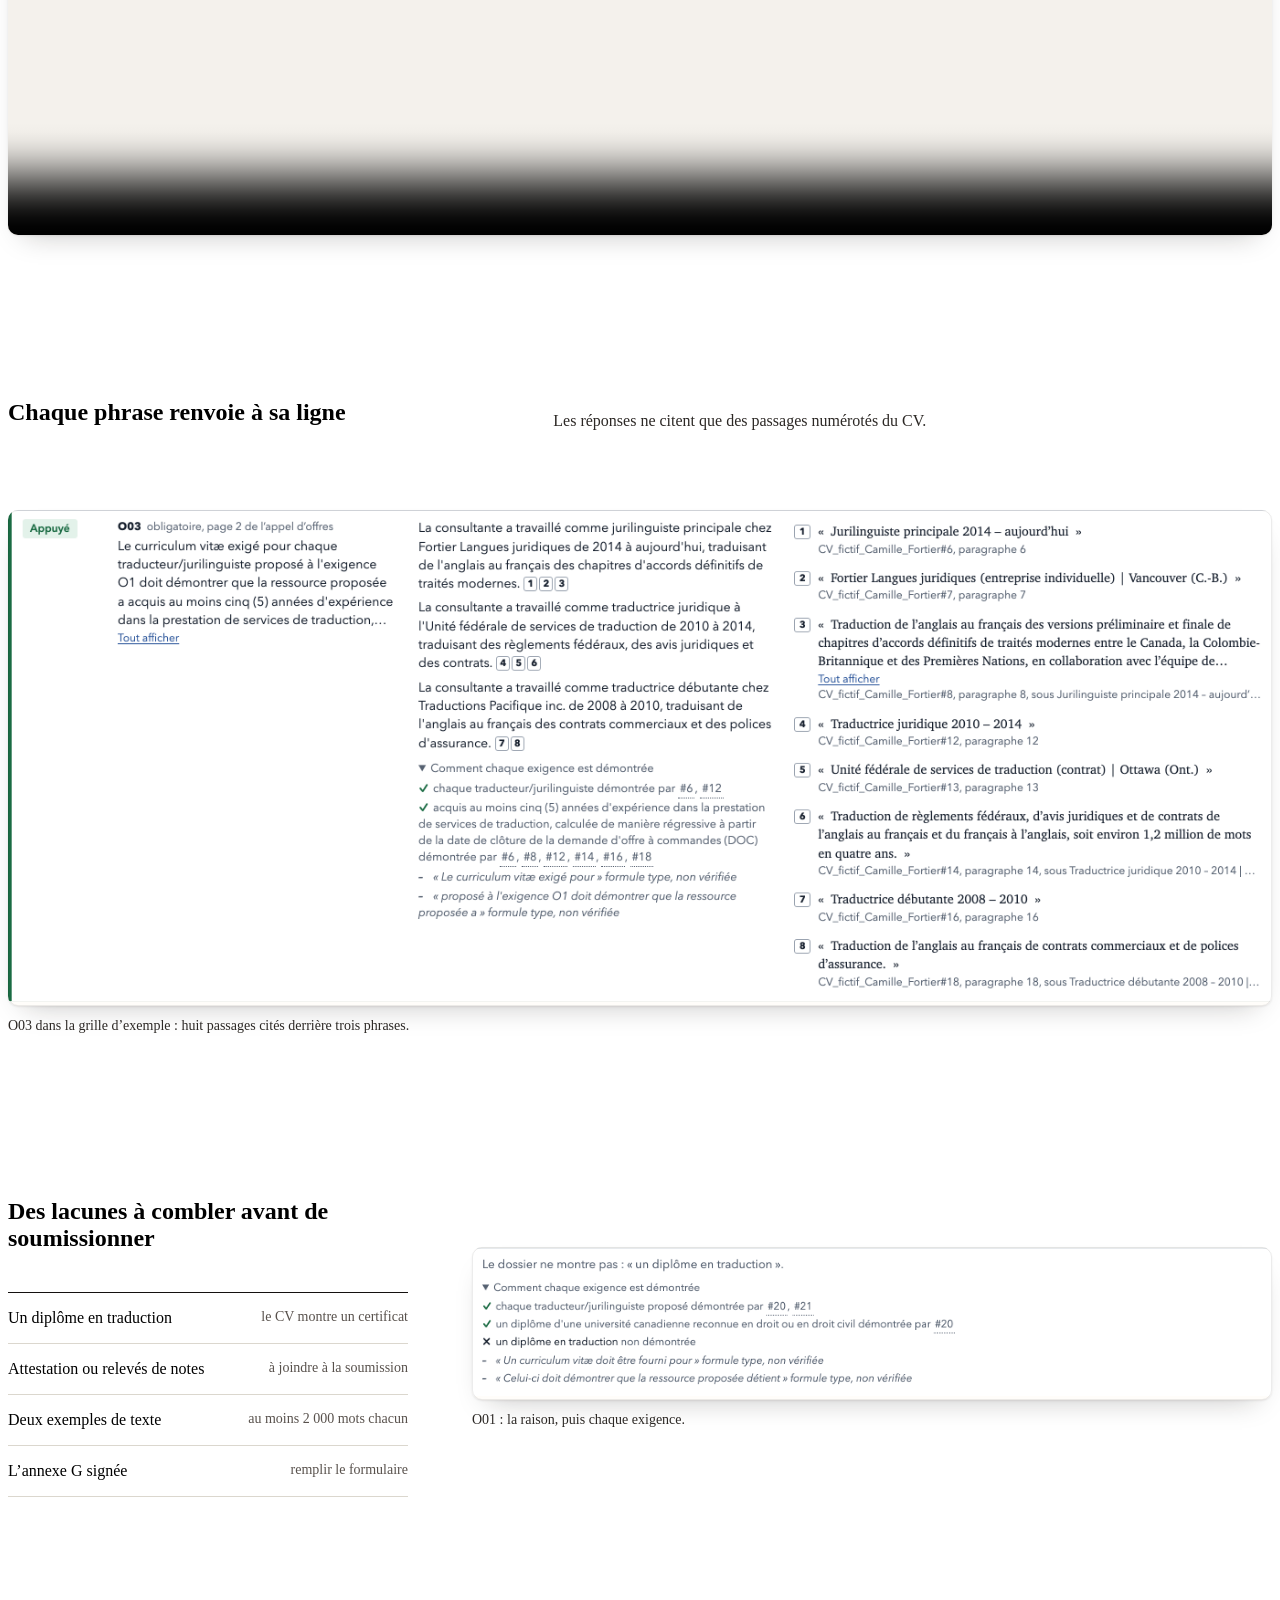
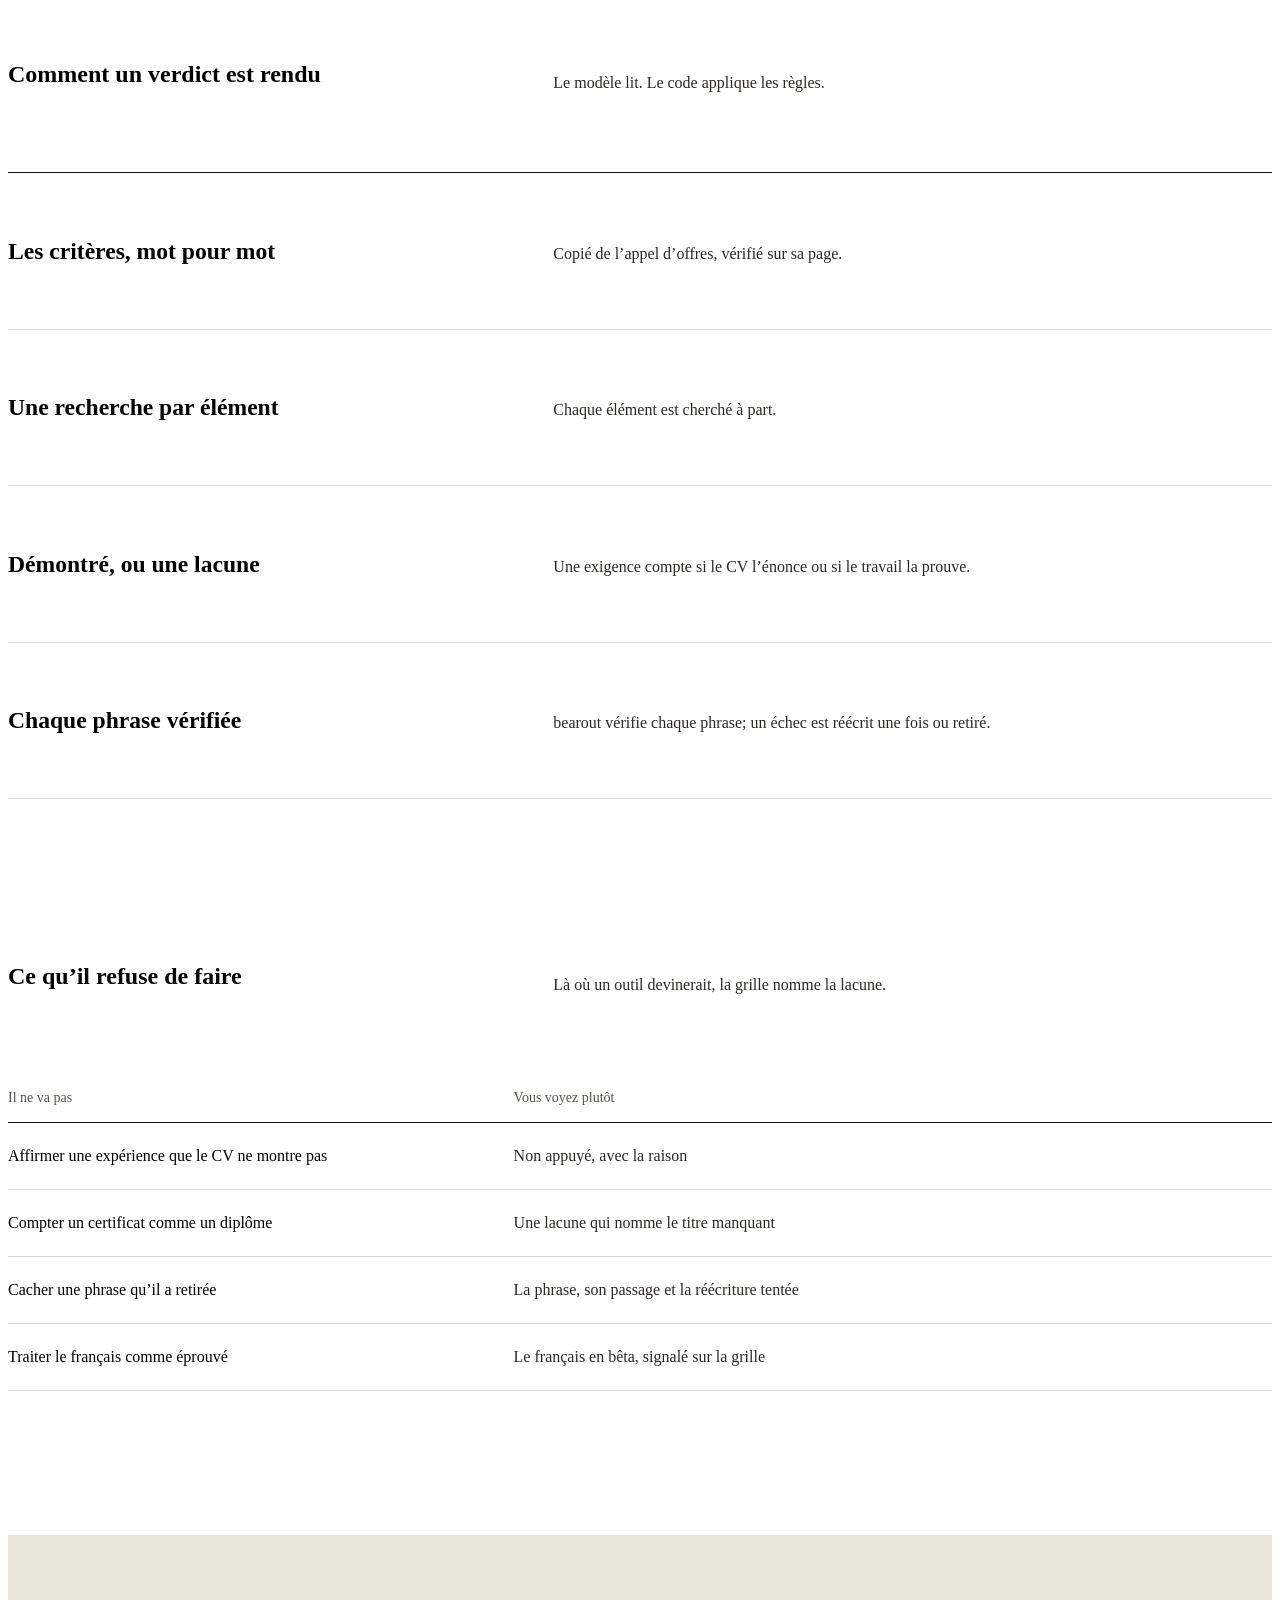
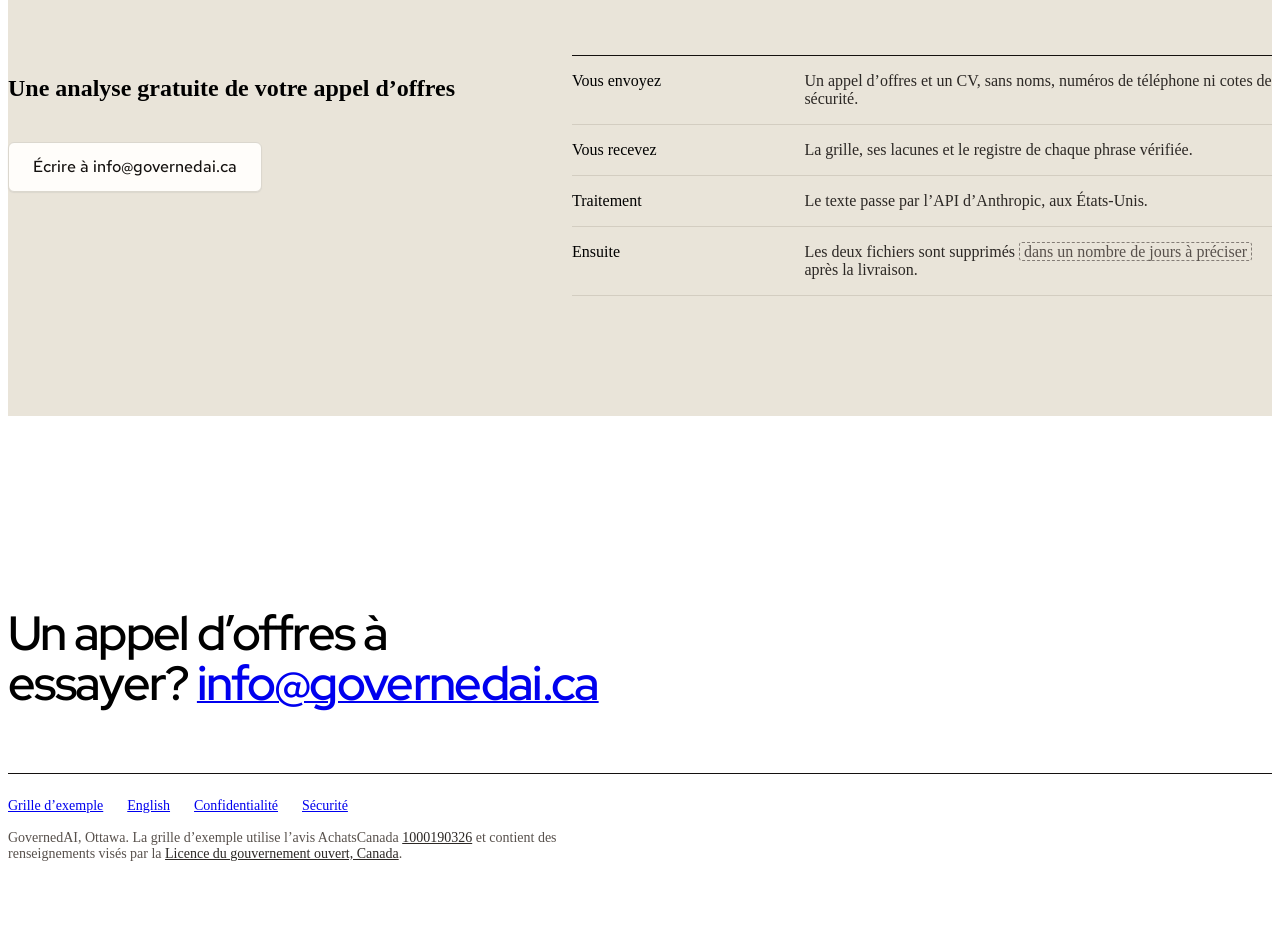
==== commit 06f637f5: "Security page: residency, sub-processors, measures, disclosure contact Adds /security/ in the privac" ====
--- a/fr/index.html
+++ b/fr/index.html
@@ -166,6 +166,7 @@
       <li><a href="/fr/cvcite/grille-exemple/">Grille d’exemple</a></li>
       <li><a href="/" hreflang="en" lang="en">English</a></li>
       <li><a href="/privacy/" hreflang="en" lang="en">Confidentialité</a></li>
+      <li><a href="/security/" hreflang="en" lang="en">Sécurité</a></li>
     </ul>
     <p class="footer__legal">GovernedAI, Ottawa. La grille d’exemple utilise l’avis AchatsCanada <a href="https://canadabuys.canada.ca/fr/occasions-de-marche/appels-d-offres/pw-17-00785583">1000190326</a> et contient des renseignements visés par la <a href="https://ouvert.canada.ca/fr/licence-du-gouvernement-ouvert-canada">Licence du gouvernement ouvert, Canada</a>.</p>
   </div>
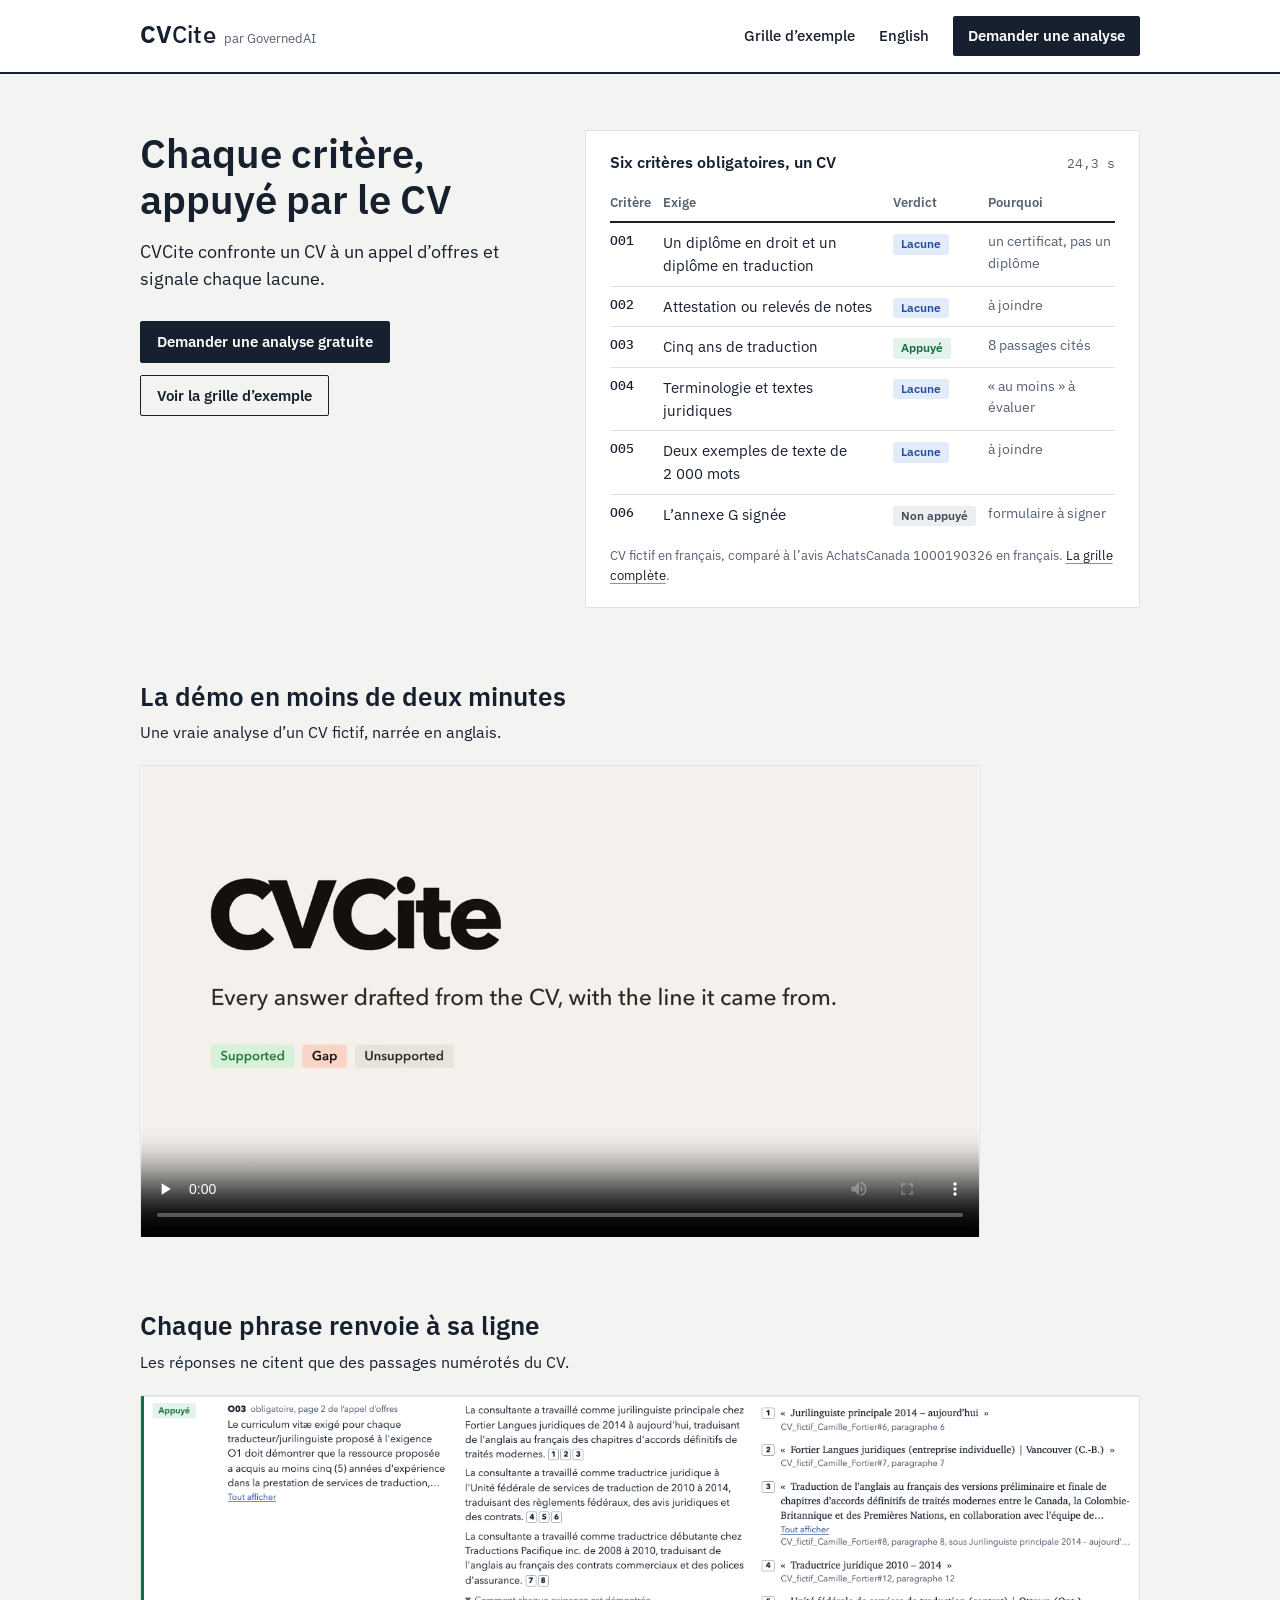
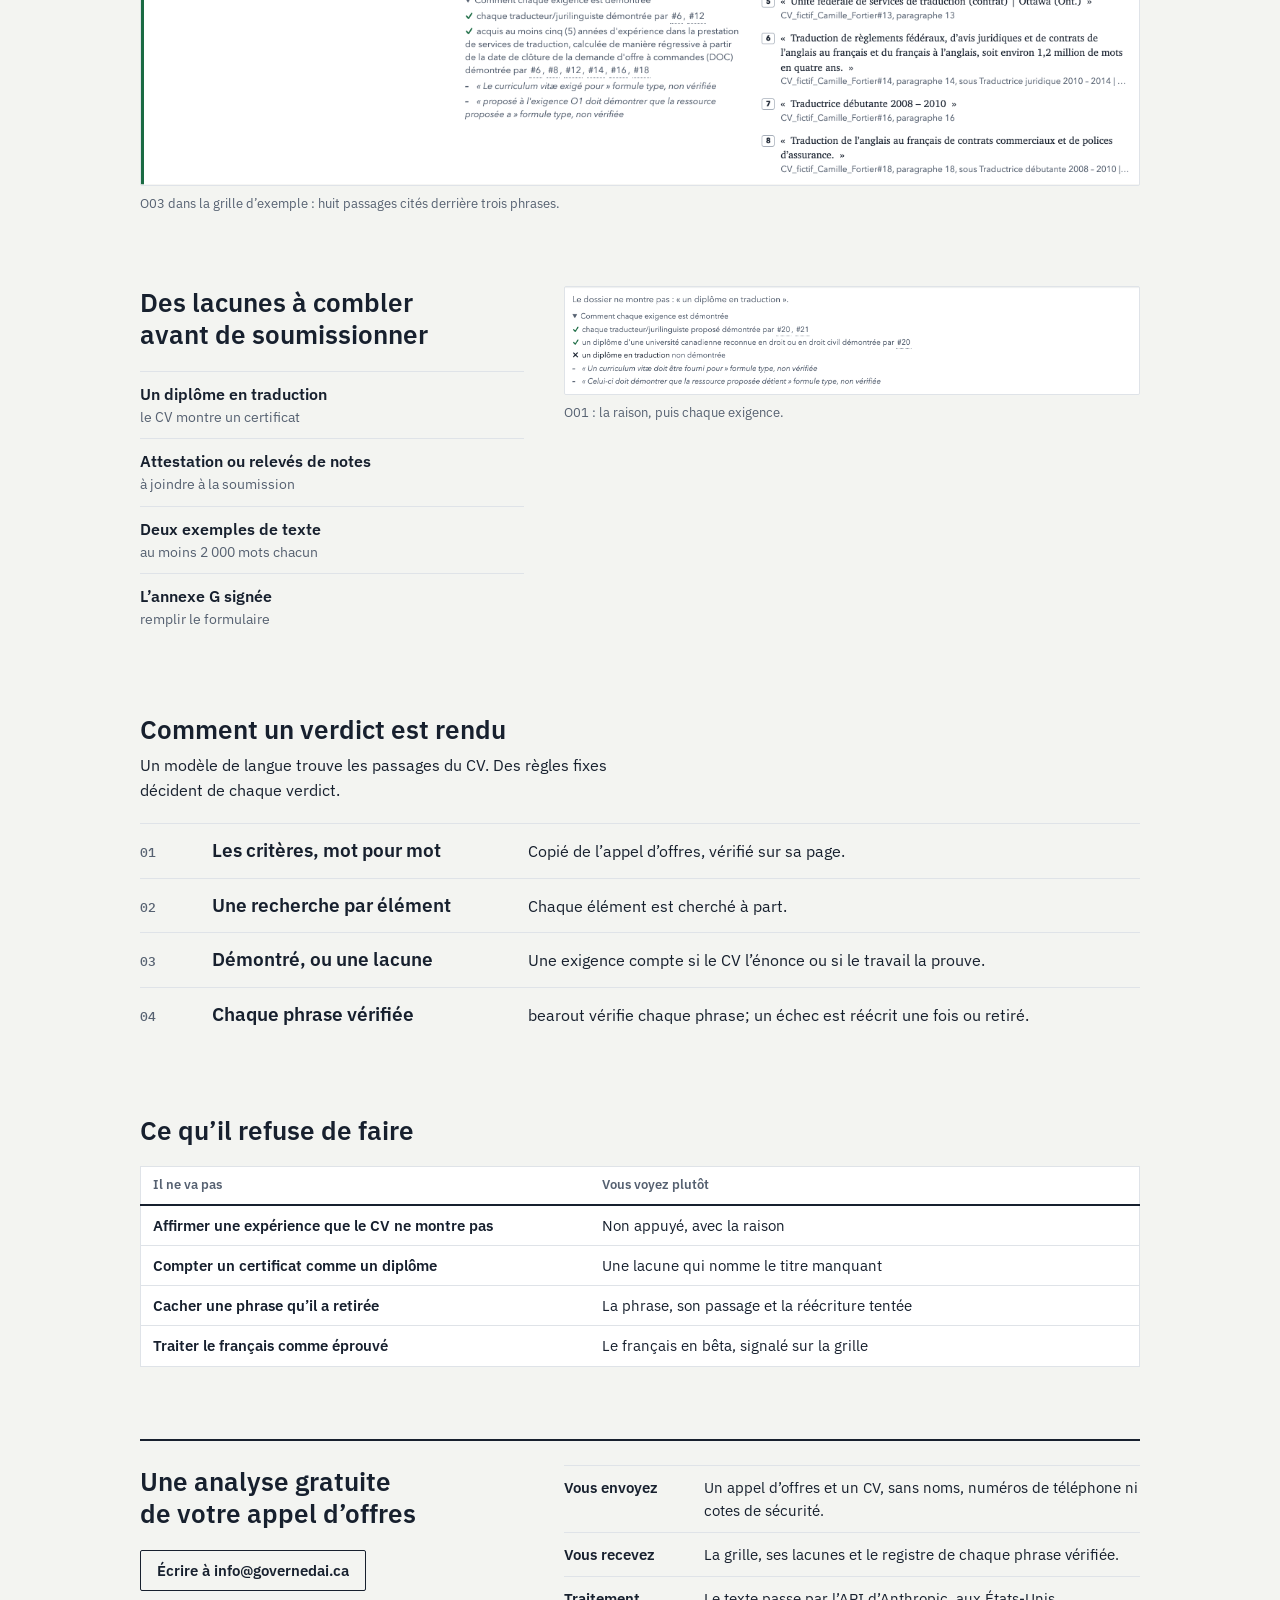
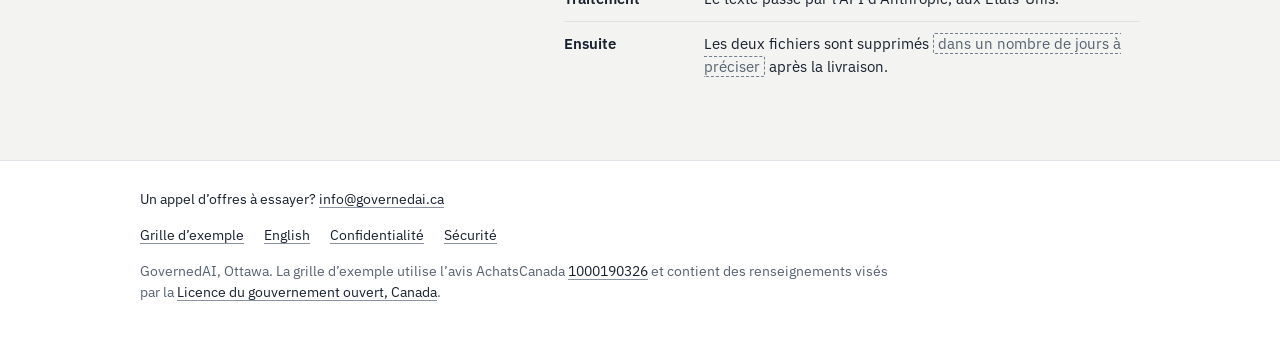
==== commit 6693987e: "Brand direction 1a "Ink": white and grey, ink buttons, IBM Plex Reskin from the Claude Design handof" ====
--- a/fr/index.html
+++ b/fr/index.html
@@ -8,28 +8,31 @@
 <link rel="alternate" hreflang="en" href="/">
 <link rel="preconnect" href="https://fonts.googleapis.com">
 <link rel="preconnect" href="https://fonts.gstatic.com" crossorigin>
-<link href="https://fonts.googleapis.com/css2?family=Red+Hat+Display:wght@600&family=Red+Hat+Text:wght@400;500&family=Red+Hat+Mono:wght@400&display=swap" rel="stylesheet">
+<link href="https://fonts.googleapis.com/css2?family=IBM+Plex+Mono:wght@400;500&amp;family=IBM+Plex+Sans:wght@400;500;600;700&amp;display=swap" rel="stylesheet">
+<link rel="icon" href="/favicon.svg" type="image/svg+xml">
 <link rel="stylesheet" href="/site.css">
 </head>
 <body>
 <a class="skip" href="#main">Aller au contenu</a>
 
-<header class="nav">
-  <nav class="nav__pill" aria-label="Principal">
-    <a class="wordmark" href="/" aria-label="Accueil GovernedAI">GovernedAI <span>CVCite</span></a>
-    <ul class="nav__links">
-      <li><a href="/fr/cvcite/grille-exemple/">Grille d’exemple</a></li>
-      <li><a href="/" hreflang="en" lang="en">English</a></li>
-      <li><a class="btn" href="mailto:info@governedai.ca?subject=CVCite%20analyse%20gratuite">Demander une analyse</a></li>
-    </ul>
-  </nav>
+<header class="site-header">
+  <div class="container">
+    <a class="wm-lockup" href="/fr/" aria-label="Accueil CVCite"><span class="wm"><b>CV</b>Cite</span><span class="wm-by">par GovernedAI</span></a>
+    <nav aria-label="Principal">
+      <ul class="site-nav">
+        <li><a href="/fr/cvcite/grille-exemple/">Grille d’exemple</a></li>
+        <li><a href="/" hreflang="en" lang="en">English</a></li>
+        <li><a class="btn btn--primary" href="mailto:info@governedai.ca?subject=CVCite%20analyse%20gratuite">Demander une analyse</a></li>
+      </ul>
+    </nav>
+  </div>
 </header>
 
 <main id="main">
   <section class="hero" aria-labelledby="hero-title">
     <div class="container hero__grid">
       <div>
-        <h1 id="hero-title">Chaque critère, appuyé par le CV.</h1>
+        <h1 id="hero-title">Chaque critère, appuyé par le CV</h1>
         <p class="lead">CVCite confronte un CV à un appel d’offres et signale chaque lacune.</p>
         <div class="actions">
           <a class="btn btn--primary" href="mailto:info@governedai.ca?subject=CVCite%20analyse%20gratuite">Demander une analyse gratuite</a>
@@ -114,14 +117,14 @@
     <div class="container">
       <div class="head">
         <h2 id="how-title">Comment un verdict est rendu</h2>
-        <p class="lead">Le modèle lit. Le code applique les règles.</p>
+        <p class="lead">Un modèle de langue trouve les passages du CV. Des règles fixes décident de chaque verdict.</p>
       </div>
-      <ul class="rows">
+      <ol class="rows steps">
         <li><h3>Les critères, mot pour mot</h3><p>Copié de l’appel d’offres, vérifié sur sa page.</p></li>
         <li><h3>Une recherche par élément</h3><p>Chaque élément est cherché à part.</p></li>
         <li><h3>Démontré, ou une lacune</h3><p>Une exigence compte si le CV l’énonce ou si le travail la prouve.</p></li>
         <li><h3>Chaque phrase vérifiée</h3><p>bearout vérifie chaque phrase; un échec est réécrit une fois ou retiré.</p></li>
-      </ul>
+      </ol>
     </div>
   </section>
 
@@ -129,7 +132,6 @@
     <div class="container">
       <div class="head">
         <h2 id="refuse-title">Ce qu’il refuse de faire</h2>
-        <p class="lead">Là où un outil devinerait, la grille nomme la lacune.</p>
       </div>
       <table class="refuse">
         <thead><tr><th scope="col">Il ne va pas</th><th scope="col">Vous voyez plutôt</th></tr></thead>
--- a/site.css
+++ b/site.css
@@ -1,123 +1,123 @@
-/* Hallmark · shape: Workbench (swapped from Marquee Hero: the product must explain itself in seconds) · genre: modern-minimal · theme: Furrow (deal 1/3, seed marketing-cvcite-governedai-checks-46be·4aebf1d0·2026-10-23·r0) · job: hire · draw: a57a24
- * hero: Index · nav: floating pill · footer: statement · imagery: screenshots 3 (headless Chrome, CVCite demo run) · signature: the demo's six verdicts as a ruled record
- * axes: light/grotesk-sans/warm · posture: committed · contrast: pass · fold: pass · v2.0.0 */
-/* Hallmark · pre-emit critique: P4 H4 E4 S5 R4 V4 · weakest: P and H, the page could read as a feature tour; led with the verdict list so the argument (cited or flagged, never guessed) lands on the first screen */
 @import url("./tokens.css");
 @import url("./base.css");
 
-/* Navigation: a floating pill */
-.skip { position: absolute; left: var(--space-md); top: calc(-1 * var(--space-3xl)); z-index: var(--z-toast); padding: var(--space-xs) var(--space-md); background: var(--color-ink); color: var(--color-paper); }
-.skip:focus-visible { top: var(--space-md); }
-.nav { position: sticky; top: var(--space-md); z-index: var(--z-sticky-nav); padding-inline: var(--gutter); }
-.nav__pill { display: flex; align-items: center; justify-content: space-between; gap: var(--space-lg); max-width: var(--container); margin: var(--space-md) auto 0; padding: var(--space-xs) var(--space-xs) var(--space-xs) var(--space-lg); min-height: 64px; background: var(--color-paper-2); border: var(--rule-hair) solid var(--color-rule); border-radius: var(--radius-entry); box-shadow: var(--shadow-card); }
-.wordmark { font-family: var(--font-display); font-weight: var(--display-weight); font-size: var(--text-lg); letter-spacing: var(--tracking-display); text-decoration: none; white-space: nowrap; }
-.wordmark span { color: var(--color-muted); }
-.nav__links { display: flex; align-items: center; gap: var(--space-lg); margin: 0; padding: 0; list-style: none; }
-.nav__links a:not(.btn) { font-size: var(--text-sm); font-weight: 500; text-decoration: none; white-space: nowrap; }
-.nav__links a:not(.btn):hover { text-decoration: underline; }
+.skip { position: absolute; left: 16px; top: -100px; z-index: 10; padding: 8px 16px; background: var(--ink); color: var(--on-accent); }
+.skip:focus-visible { top: 16px; }
 
-/* Controls: moulded keys */
-.btn { display: inline-flex; align-items: center; min-height: 48px; padding: 0 var(--space-lg); border: var(--rule-hair) solid var(--color-rule); border-radius: var(--radius-pill); font: 500 var(--text-md)/1 var(--font-body); white-space: nowrap; text-decoration: none; cursor: pointer; background: var(--color-paper-2); color: var(--color-ink); box-shadow: inset 0 1px 0 var(--color-sheet), 0 1px 1px var(--color-rule); transition: background-color var(--dur-short) var(--ease-out), transform var(--dur-micro) var(--ease-out); }
-.btn:hover { background: var(--color-paper); }
-.btn:active { transform: translateY(1px); }
-.btn:focus-visible { outline: 2px solid var(--color-focus); outline-offset: 2px; }
-.btn:disabled, .btn[aria-disabled="true"] { opacity: 0.55; cursor: not-allowed; transform: none; }
-.btn--primary { background: var(--color-accent); color: var(--color-accent-ink); border-color: color-mix(in oklab, var(--color-accent) 78%, var(--color-ink)); box-shadow: inset 0 1px 0 color-mix(in oklab, var(--color-sheet) 32%, transparent), inset 0 -1px 0 color-mix(in oklab, var(--color-ink) 10%, transparent); }
-.btn--primary:hover { background: color-mix(in oklab, var(--color-accent) 90%, var(--color-ink)); }
-.nav .btn { min-height: 44px; }
+/* Header: white, 2px ink rule, not sticky */
+.site-header { background: var(--paper); border-bottom: 2px solid var(--ink); }
+.site-header .container { display: flex; flex-wrap: wrap; align-items: center; justify-content: space-between; gap: 12px 24px; padding-block: 16px; }
+.wm-lockup { display: inline-flex; align-items: baseline; gap: 8px; text-decoration: none; white-space: nowrap; }
+.wm { font-size: 24px; font-weight: 500; letter-spacing: 0.005em; line-height: 1; }
+.wm b { font-weight: 700; }
+.wm-by { font-size: 13px; color: var(--muted); }
+.site-nav { display: flex; flex-wrap: wrap; align-items: center; gap: 12px 24px; margin: 0; padding: 0; list-style: none; font-size: 15px; font-weight: 500; }
+.site-nav a:not(.btn) { text-decoration: none; }
+.site-nav a:not(.btn):hover { text-decoration: underline; text-decoration-color: currentColor; }
 
-/* Hero: the verdict list is the visual */
-.hero { padding-block: var(--space-3xl) var(--section-gap-s); }
-.hero__grid { display: grid; grid-template-columns: minmax(0, 5fr) minmax(0, 7fr); gap: var(--space-3xl); align-items: center; }
-.hero h1 { max-width: 11ch; }
-.hero .lead { margin-top: var(--space-lg); color: var(--color-ink-2); max-width: 34ch; }
-.actions { display: flex; flex-wrap: wrap; gap: var(--space-sm); margin-top: var(--space-xl); }
+/* Buttons */
+.btn { display: inline-flex; align-items: center; padding: 10px 16px; border: 1px solid var(--ink); border-radius: var(--radius); background: transparent; color: var(--ink); font: 600 15px/1.3 var(--sans); text-decoration: none; white-space: nowrap; cursor: pointer; }
+.btn:hover { background: var(--paper); }
+.btn--primary { background: var(--accent); color: var(--on-accent); }
+.btn--primary:hover { background: var(--accent-hover); }
+.site-header .btn { padding: 9px 14px; }
+.actions { display: flex; flex-wrap: wrap; gap: 12px; margin-top: 28px; }
 
-.sheet { margin: 0; padding: var(--space-xl); background: var(--color-sheet); border-radius: 3px; box-shadow: var(--shadow-card); }
-.sheet__head { display: flex; justify-content: space-between; align-items: baseline; gap: var(--space-md); padding-bottom: var(--space-sm); border-bottom: 2px solid var(--color-ink); }
-.sheet__head h2 { font-size: var(--text-title); max-width: none; letter-spacing: -0.01em; }
-.sheet__head p { font-size: var(--text-sm); color: var(--color-muted); }
-.verdicts { width: 100%; border-collapse: collapse; }
-.verdicts th { padding: var(--space-sm) var(--space-sm) var(--space-sm) 0; font-size: var(--text-sm); font-weight: 500; color: var(--color-muted); text-align: left; border-bottom: var(--rule-hair) solid var(--color-ink); }
-.verdicts td { padding: var(--space-sm) var(--space-sm) var(--space-sm) 0; border-bottom: var(--rule-hair) solid var(--color-rule); vertical-align: baseline; }
-.verdicts td:last-child { padding-right: 0; color: var(--color-muted); font-size: var(--text-sm); }
-.verdicts .id { font-family: var(--font-outlier); font-size: var(--text-sm); color: var(--color-ink-2); white-space: nowrap; }
-.verdicts .what { font-weight: 500; }
-.chip { display: inline-block; padding: var(--space-3xs) var(--space-xs); border-radius: var(--radius-pill); font-size: var(--text-sm); font-weight: 500; white-space: nowrap; }
-.chip--met { background: var(--color-green-soft); color: var(--color-green); }
-.chip--gap { background: var(--color-accent-soft); color: var(--color-ink); }
-.chip--not { background: var(--color-paper-3); color: var(--color-ink-2); }
-.sheet__foot { margin-top: var(--space-md); font-size: var(--text-sm); color: var(--color-muted); max-width: 60ch; }
-.sheet__foot a { color: var(--color-ink); }
+main { padding-block: 56px 72px; }
+
+/* Hero: the six verdicts are the picture */
+.hero__grid { display: grid; grid-template-columns: minmax(0, 5fr) minmax(0, 7fr); gap: 48px; align-items: start; }
+.hero .lead { margin-top: 16px; }
+
+.sheet { margin: 0; padding: 20px 24px; background: var(--paper); border: 1px solid var(--rule); border-radius: var(--radius); overflow-x: auto; }
+.sheet__head { display: flex; justify-content: space-between; align-items: baseline; gap: 16px; margin-bottom: 12px; }
+.sheet__head h2 { font-size: 16px; line-height: 1.4; max-width: none; }
+.sheet__head p { font: 13px/1.4 var(--mono); color: var(--muted); }
+.sheet__foot { margin-top: 12px; font-size: var(--fs-caption); color: var(--muted); }
+
+/* Tables */
+.verdicts, .refuse { width: 100%; border-collapse: collapse; font-size: 15px; }
+.verdicts th, .refuse th { padding: 8px 12px 8px 0; font-size: 13px; font-weight: 600; color: var(--muted); text-align: left; border-bottom: 2px solid var(--ink); white-space: nowrap; }
+.verdicts td, .refuse td { padding: 8px 12px 8px 0; border-top: 1px solid var(--rule); vertical-align: top; }
+.verdicts td:last-child { padding-right: 0; color: var(--muted); font-size: var(--fs-small); }
+.verdicts .id { font: 500 13px/1.55 var(--mono); white-space: nowrap; }
+.refuse { background: var(--paper); border: 1px solid var(--rule); }
+.refuse th, .refuse td { padding-inline: 12px; }
+.refuse td:first-child { width: 45%; font-weight: 600; }
+
+/* Verdict pills: verdict colours appear only here */
+.chip { display: inline-block; padding: 1px 8px; border-radius: var(--radius-pill); font-size: var(--fs-pill); font-weight: 600; line-height: 1.55; white-space: nowrap; }
+.chip--met { background: var(--sup-bg); color: var(--sup); }
+.chip--gap { background: var(--gap-bg); color: var(--gap-ink); }
+.chip--not { background: var(--uns-bg); color: var(--uns-ink); }
 
 /* Sections */
-.section { padding-block: var(--section-gap) 0; }
-.section--tight { padding-block: var(--section-gap-s) 0; }
-.section--band { margin-top: var(--section-gap); padding-block: var(--section-gap-s); background: var(--color-paper-3); }
-.head { display: grid; grid-template-columns: minmax(0, 5fr) minmax(0, 7fr); gap: var(--gap-columns); align-items: end; margin-bottom: var(--space-2xl); }
-.head .lead { color: var(--color-ink-2); }
+.section, .section--band { margin-top: var(--section-gap); }
+.head { margin-bottom: 20px; }
+.head .lead { margin-top: 8px; font-size: var(--fs-body); line-height: var(--lh-body); }
 
 .capture { margin: 0; }
-.capture__frame { margin: 0; overflow: hidden; border-radius: var(--radius-card); background: var(--color-paper-2); box-shadow: var(--shadow-card); outline: 1px solid color-mix(in oklab, var(--color-ink) 8%, transparent); outline-offset: -1px; }
+.capture__frame { background: var(--paper); border: 1px solid var(--rule); border-radius: var(--radius); overflow: hidden; }
 .capture__frame img { width: 100%; height: auto; }
-.capture figcaption { margin-top: var(--space-sm); font-size: var(--text-sm); color: var(--color-ink-2); max-width: 70ch; }
+.capture figcaption, .film figcaption { margin-top: 8px; font-size: var(--fs-caption); color: var(--muted); }
 
-.split { display: grid; grid-template-columns: minmax(0, 4fr) minmax(0, 8fr); gap: var(--space-2xl); align-items: center; }
-.todo { margin: var(--space-xl) 0 0; padding: 0; list-style: none; border-top: var(--rule-hair) solid var(--color-ink); }
-.todo li { display: grid; grid-template-columns: minmax(0, 1fr) auto; gap: var(--space-md); padding: var(--space-md) 0; border-bottom: var(--rule-hair) solid var(--color-rule); }
-.todo b { font-weight: 500; }
-.todo span { color: var(--color-muted); font-size: var(--text-sm); }
+.film { margin: 0; max-width: 840px; }
+.film video { width: 100%; aspect-ratio: 16 / 9; background: var(--paper); border: 1px solid var(--rule); }
 
-.rows { margin: 0; padding: 0; list-style: none; border-top: var(--rule-hair) solid var(--color-ink); }
-.rows li { display: grid; grid-template-columns: minmax(0, 5fr) minmax(0, 7fr); gap: var(--gap-columns); align-items: baseline; padding-block: var(--space-xl); border-bottom: var(--rule-hair) solid var(--color-rule); }
-.rows h3, .rows .row-title { font-size: var(--text-title); max-width: 40ch; line-height: 1.2; }
-.rows p { color: var(--color-ink-2); }
+.split { display: grid; grid-template-columns: minmax(0, 4fr) minmax(0, 6fr); gap: 40px; align-items: start; }
+.todo { margin: 20px 0 0; padding: 0; list-style: none; }
+.todo li { padding: 10px 0; border-top: 1px solid var(--rule); }
+.todo b { display: block; font-weight: 600; }
+.todo span { display: block; color: var(--muted); font-size: var(--fs-small); }
 
-.refuse { width: 100%; border-collapse: collapse; }
-.refuse th { padding: var(--space-md) var(--space-lg) var(--space-md) 0; font-size: var(--text-sm); font-weight: 500; color: var(--color-muted); text-align: left; border-bottom: var(--rule-hair) solid var(--color-ink); white-space: nowrap; }
-.refuse td { padding: var(--space-lg) var(--space-lg) var(--space-lg) 0; border-bottom: var(--rule-hair) solid var(--color-rule); vertical-align: top; }
-.refuse td:first-child { font-weight: 500; width: 40%; }
-.refuse td:last-child { color: var(--color-ink-2); padding-right: 0; }
+/* Rows: numbered steps on the home page, plain rows elsewhere */
+.rows { margin: 0; padding: 0; list-style: none; }
+.rows li { padding: 14px 0; border-top: 1px solid var(--rule); }
+.rows h3, .rows .row-title { font-size: var(--fs-h3); line-height: var(--lh-h3); }
+.rows p { margin-top: 4px; }
+.steps { counter-reset: step; }
+.steps li { counter-increment: step; display: grid; grid-template-columns: 56px minmax(0, 300px) minmax(0, 1fr); gap: 16px; align-items: baseline; }
+.steps li::before { content: counter(step, decimal-leading-zero); font: 500 13px/1 var(--mono); color: var(--muted); }
+.steps p { margin-top: 0; }
 
-.offer { display: grid; grid-template-columns: minmax(0, 5fr) minmax(0, 7fr); gap: var(--space-2xl); align-items: start; }
-.offer dl { margin: 0; display: grid; grid-template-columns: minmax(0, 1fr); border-top: var(--rule-hair) solid var(--color-ink); }
-.offer dl > div { display: grid; grid-template-columns: minmax(0, 3fr) minmax(0, 7fr); gap: var(--gap-columns); padding-block: var(--space-md); border-bottom: var(--rule-hair) solid var(--color-grid-strong); }
-.offer dt { font-weight: 500; }
-.offer dd { margin: 0; color: var(--color-ink-2); }
-.offer .actions { margin-top: var(--space-xl); }
+/* The offer */
+.offer { display: grid; grid-template-columns: minmax(0, 4fr) minmax(0, 6fr); gap: 40px; align-items: start; padding-top: 24px; border-top: 2px solid var(--ink); }
+.container.offer { width: calc(100% - 2 * var(--gutter)); max-width: calc(var(--container) - 2 * var(--gutter)); padding-inline: 0; }
+.offer .actions { margin-top: 20px; }
+.offer dl { margin: 0; font-size: 15px; }
+.offer dl > div { display: grid; grid-template-columns: 140px minmax(0, 1fr); border-top: 1px solid var(--rule); }
+.offer dt { padding: 10px 16px 10px 0; font-weight: 600; }
+.offer dd { margin: 0; padding: 10px 0; }
 
-/* The film: a self-hosted video, nothing loads until it is played */
-.film { margin: 0; }
-.film video { display: block; width: 100%; height: auto; aspect-ratio: 16 / 9; border-radius: var(--radius-card); background: var(--color-paper-3); box-shadow: var(--shadow-card); }
-.film video:focus-visible { outline: 2px solid var(--color-focus); outline-offset: 2px; }
-.film figcaption { margin-top: var(--space-sm); font-size: var(--text-sm); color: var(--color-ink-2); }
+/* A fact still to be set */
+.fill { padding: 0 0.25em; border: 1px dashed var(--field); border-radius: var(--radius); color: var(--muted); }
 
-/* Footer: a statement */
-.footer { padding-block: var(--section-gap) var(--space-2xl); }
-.footer__line { font-family: var(--font-display); font-weight: var(--display-weight); font-size: var(--text-section); letter-spacing: var(--tracking-display); line-height: 1.05; max-width: 22ch; text-wrap: balance; }
-.footer__line a { text-decoration-thickness: 2px; }
-.footer__links { display: flex; flex-wrap: wrap; gap: var(--space-lg); margin: var(--space-2xl) 0 0; padding: var(--space-lg) 0 0; list-style: none; border-top: var(--rule-hair) solid var(--color-ink); font-size: var(--text-sm); }
-.footer__legal { margin-top: var(--space-md); font-size: var(--text-sm); color: var(--color-muted); max-width: 90ch; }
-.footer__legal a { color: var(--color-ink-2); }
+/* Plain document pages: security and privacy */
+main.doc { max-width: var(--container-doc); margin: 0 auto; padding: 56px var(--gutter) 72px; background: var(--paper); border-inline: 1px solid var(--rule); }
+.doc .container { max-width: none; padding-inline: 0; }
+.doc .section--tight { margin-top: 40px; }
+.doc .head { margin-bottom: 4px; }
+.doc .rows li { padding: 12px 0; }
+.doc .rows p { font-size: 16px; line-height: 1.6; }
 
-a:focus-visible { outline: 2px solid var(--color-focus); outline-offset: 2px; }
+/* Footer */
+.footer { background: var(--paper); border-top: 1px solid var(--rule); }
+.footer .container { display: flex; flex-direction: column; gap: 14px; padding-block: 28px 36px; font-size: var(--fs-small); color: var(--muted); }
+.footer__line { color: var(--ink); }
+.footer__links { display: flex; flex-wrap: wrap; gap: 8px 20px; margin: 0; padding: 0; list-style: none; }
+.footer__links a { color: var(--ink); }
+.footer__legal { max-width: 760px; }
 
-@media (max-width: 60rem) {
-  .hero__grid, .head, .split, .offer, .rows li { grid-template-columns: minmax(0, 1fr); }
-  .hero__grid { gap: var(--space-xl); }
-  .head { gap: var(--space-md); }
-  .nav__links li:not(:last-child) { display: none; }
-  .sheet { padding: var(--space-lg); }
+@media (max-width: 54rem) {
+  .hero__grid, .split, .offer { grid-template-columns: minmax(0, 1fr); gap: 28px; }
+  .steps li { grid-template-columns: 40px minmax(0, 1fr); }
+  .steps li p { grid-column: 2; }
+  main.doc { border-inline: 0; }
+  .refuse { display: block; overflow-x: auto; }
 }
 @media (max-width: 40rem) {
-  .nav__pill { gap: var(--space-md); padding-left: var(--space-md); }
-  .wordmark span { display: none; }
-  .nav .btn { padding: 0 var(--space-md); font-size: var(--text-sm); }
+  .wm-by { display: none; }
   .verdicts td:last-child, .verdicts th:last-child { display: none; }
-  .refuse td:first-child { width: auto; }
-  .offer dl > div { grid-template-columns: minmax(0, 1fr); gap: var(--space-2xs); }
+  .offer dl > div { grid-template-columns: minmax(0, 1fr); }
+  .offer dt { padding-bottom: 0; }
 }
-@media (prefers-reduced-motion: reduce) { .btn { transition: background-color var(--dur-short) linear; } .btn:active { transform: none; } }
-
-/* A fact the prompt did not give */
-.fill { padding: 0 0.25em; border: 1px dashed color-mix(in oklch, var(--color-muted) 70%, transparent); border-radius: 3px; color: var(--color-muted); -webkit-box-decoration-break: clone; box-decoration-break: clone; }
